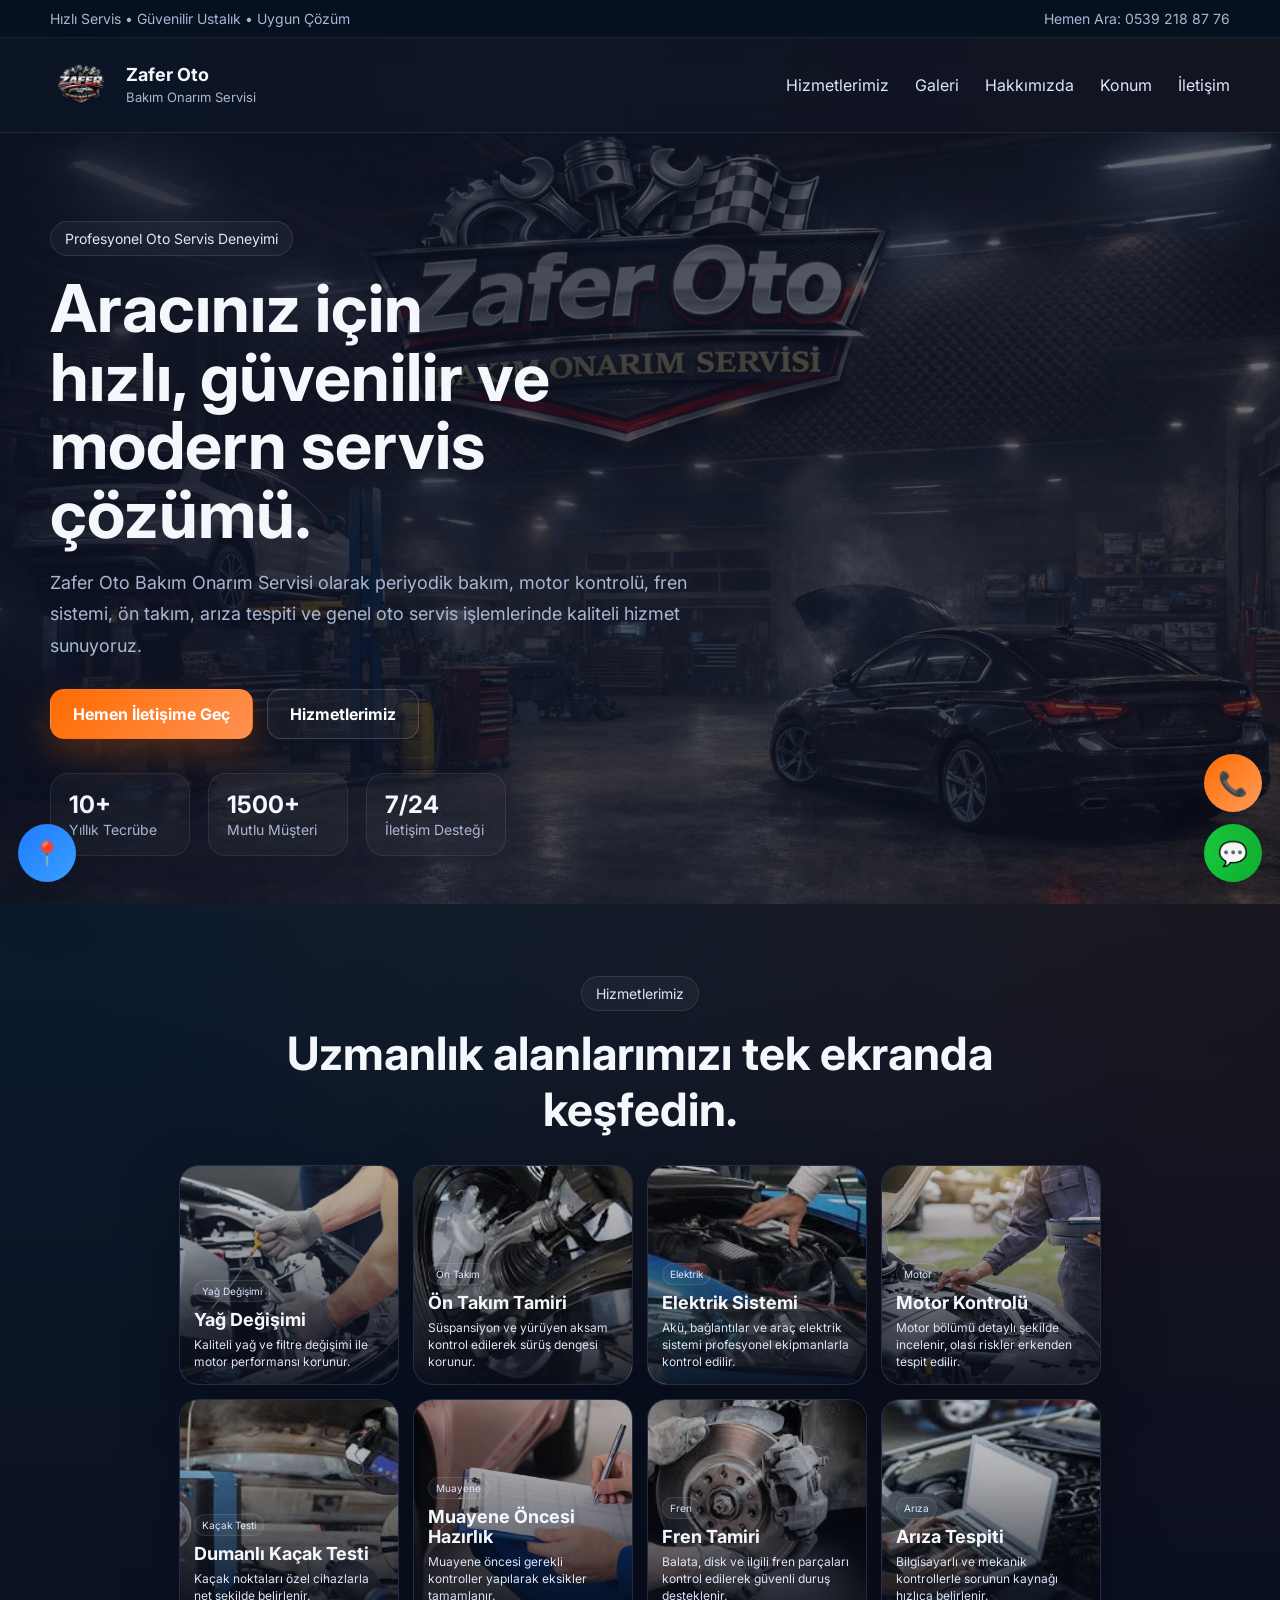
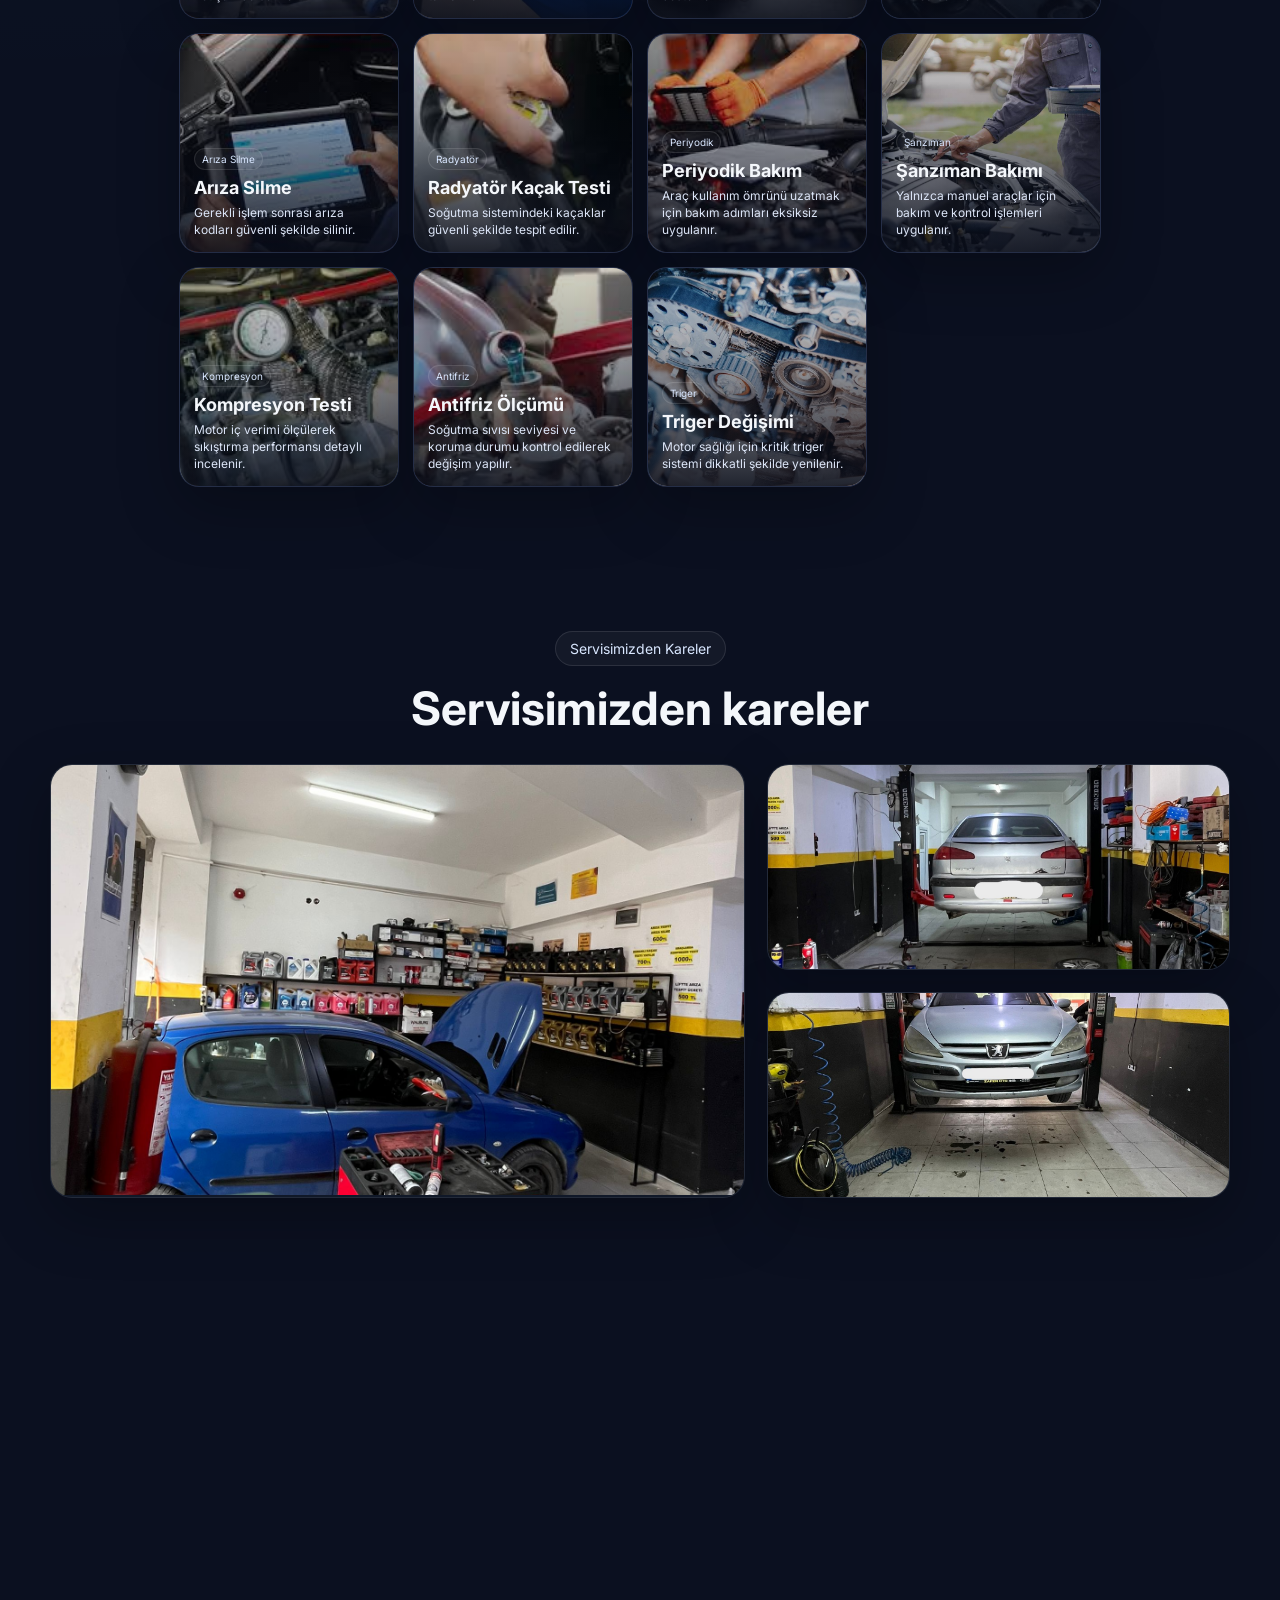
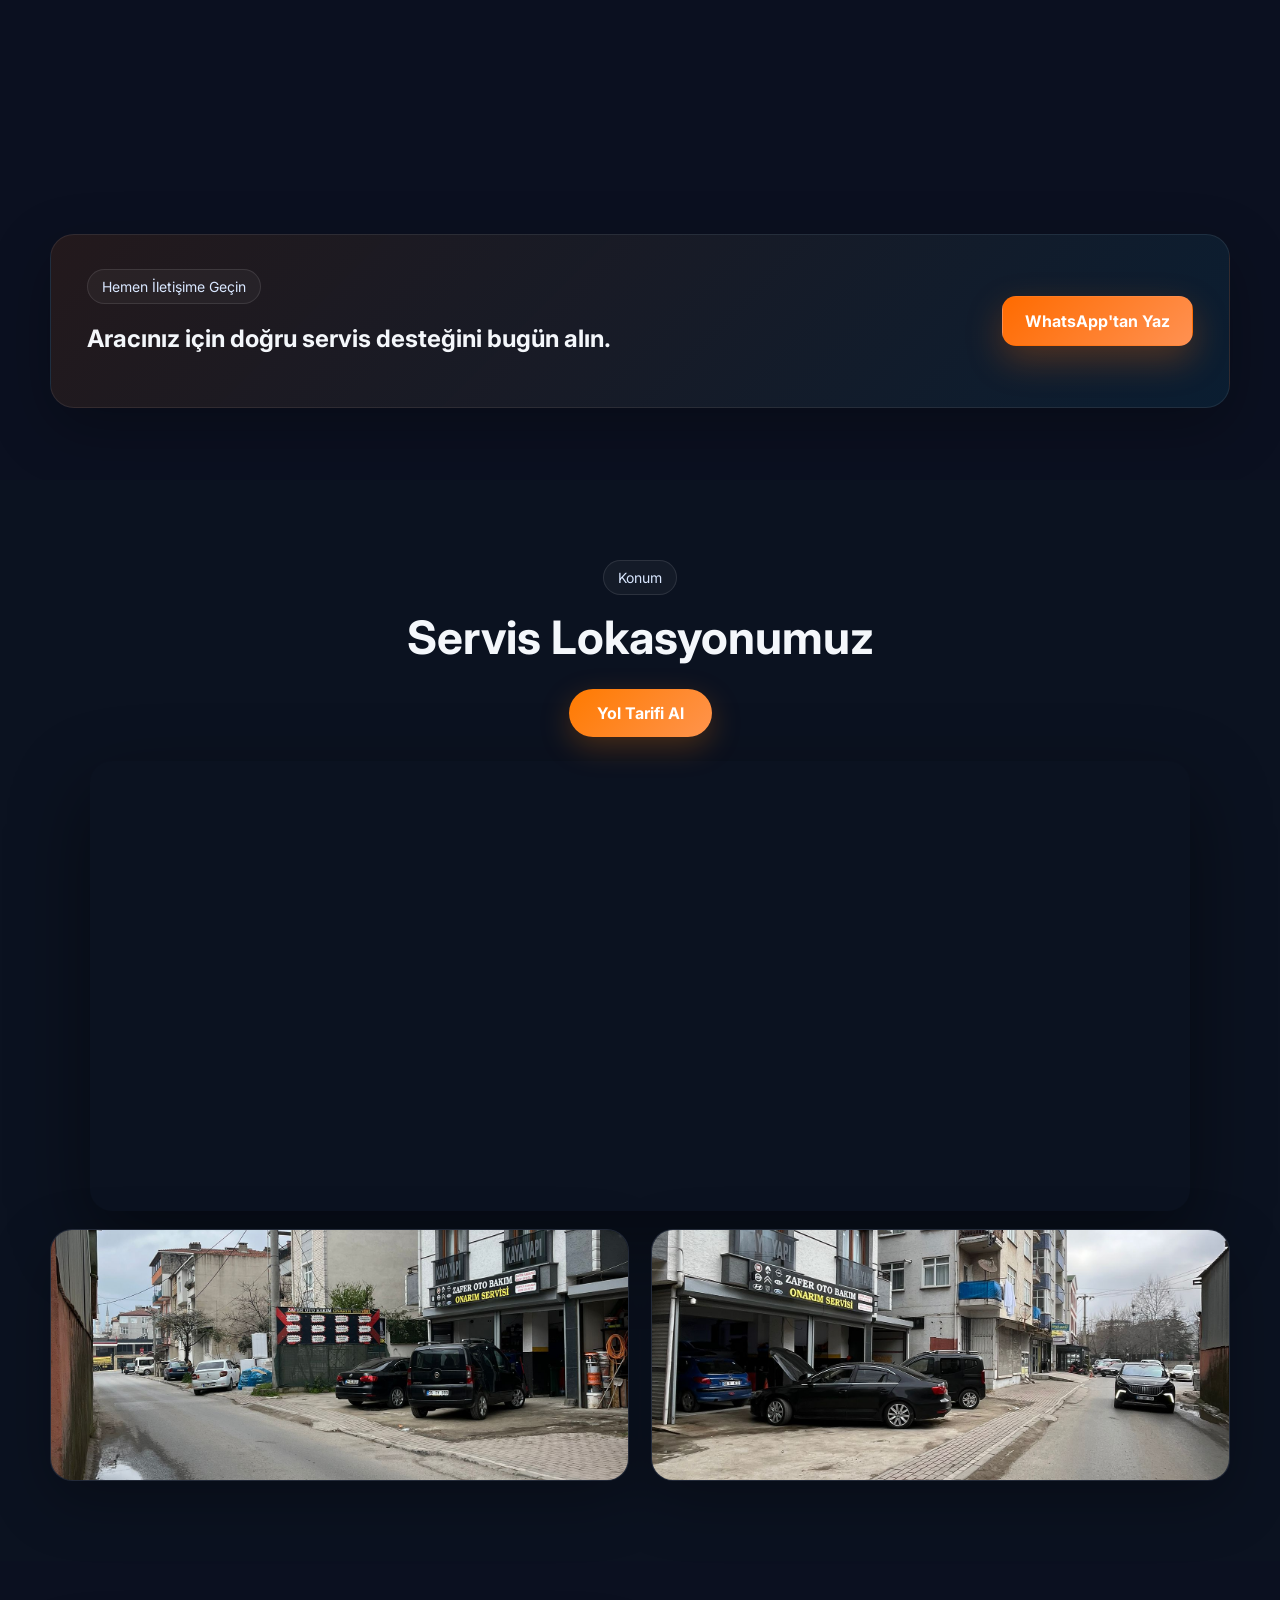
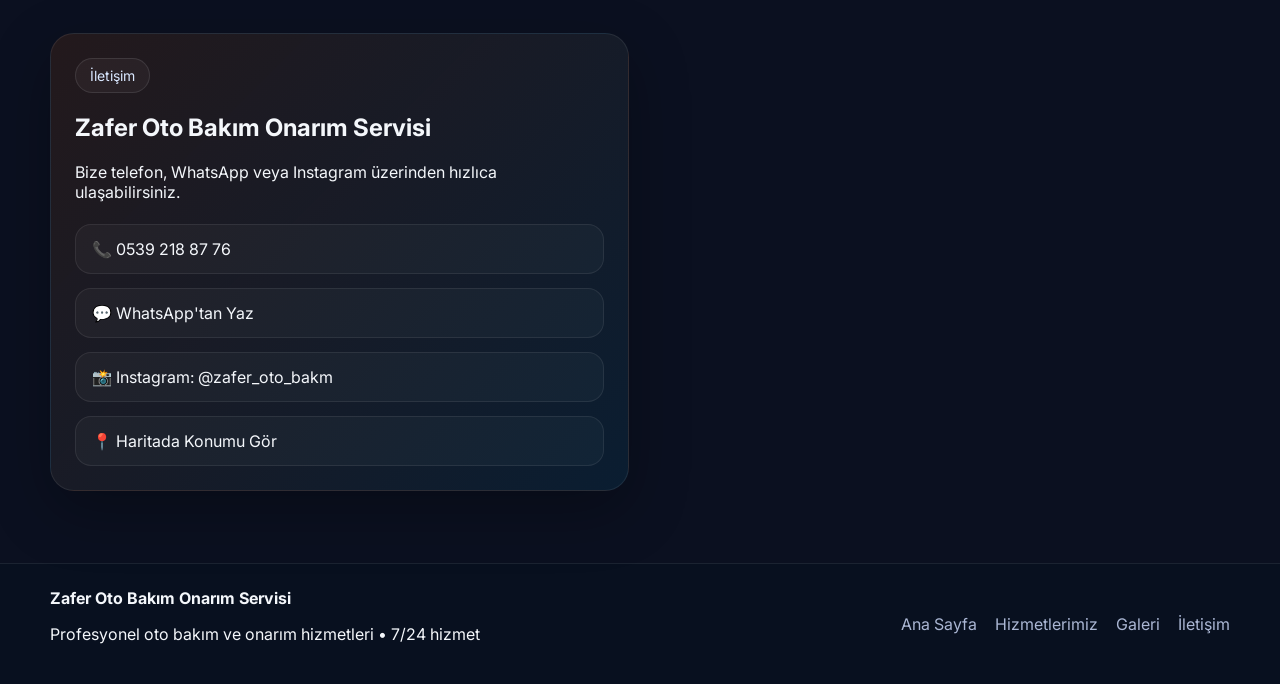
==== index.html @ 6c851cfb "Add files via upload" ====
<!DOCTYPE html>
<html lang="tr">
<head>
  <meta charset="UTF-8" />
  <meta name="viewport" content="width=device-width, initial-scale=1.0" />
  <title>Zafer Oto Bakım Onarım Servisi</title>
  <meta name="description" content="Zafer Oto Bakım Onarım Servisi - profesyonel oto bakım ve onarım hizmetleri." />
  <link rel="preconnect" href="https://fonts.googleapis.com">
  <link rel="preconnect" href="https://fonts.gstatic.com" crossorigin>
  <link href="https://fonts.googleapis.com/css2?family=Inter:wght@400;500;600;700;800&display=swap" rel="stylesheet">
  <link rel="stylesheet" href="style.css" />
</head>
<body>
  <div class="topbar">
    <div class="container topbar-inner">
      <span>Hızlı Servis • Güvenilir Ustalık • Uygun Çözüm</span>
      <a href="tel:+905392188776">Hemen Ara: 0539 218 87 76</a>
    </div>
  </div>

  <header class="header" id="home">
    <div class="container nav">
      <a class="logo logo-with-image" href="#home">
        <img src="assets/images/logo.png" alt="Zafer Oto Logo" class="site-logo">
        <div class="logo-text">
          <strong>Zafer Oto</strong>
          <small>Bakım Onarım Servisi</small>
        </div>
      </a>

      <nav class="menu" id="menu">
        <a href="#services">Hizmetlerimiz</a>
        <a href="#gallery">Galeri</a>
        <a href="#about">Hakkımızda</a>
        <a href="#location">Konum</a>
        <a href="#contact">İletişim</a>
      </nav>

      <button class="menu-toggle" id="menuToggle" aria-label="Menüyü Aç">☰</button>
    </div>
  </header>

  <section class="hero">
    <div class="hero-bg"></div>
    <div class="hero-overlay"></div>
    <div class="container hero-grid">
      <div class="hero-content reveal">
        <span class="badge">Profesyonel Oto Servis Deneyimi</span>
        <h1>Aracınız için hızlı, güvenilir ve modern servis çözümü.</h1>
        <p>
          Zafer Oto Bakım Onarım Servisi olarak periyodik bakım, motor kontrolü, fren sistemi,
          ön takım, arıza tespiti ve genel oto servis işlemlerinde kaliteli hizmet sunuyoruz.
        </p>
        <div class="hero-actions">
          <a href="#contact" class="btn btn-primary">Hemen İletişime Geç</a>
          <a href="#services" class="btn btn-outline">Hizmetlerimiz</a>
        </div>
        <div class="hero-stats">
          <div><strong>10+</strong><span>Yıllık Tecrübe</span></div>
          <div><strong>1500+</strong><span>Mutlu Müşteri</span></div>
          <div><strong>7/24</strong><span>İletişim Desteği</span></div>
        </div>
      </div>

      <div class="hero-visual reveal delay-1"></div>
    </div>
  </section>

  <section class="services section" id="services">
    <div class="container">
      <div class="section-head reveal">
        <span class="section-tag">Hizmetlerimiz</span>
        <h2>Uzmanlık alanlarımızı tek ekranda keşfedin.</h2>
      </div>

      <div class="service-photo-grid">
        <article class="service-photo-card reveal" style="--bg:url('assets/images/yag-degisimi.avif')">
          <div class="card-overlay"></div>
          <div class="card-inner">
            <span class="mini-tag">Yağ Değişimi</span>
            <h3>Yağ Değişimi</h3>
            <p>Kaliteli yağ ve filtre değişimi ile motor performansı korunur.</p>
          </div>
        </article>

        <article class="service-photo-card reveal delay-1" style="--bg:url('assets/images/on-takim.jpg')">
          <div class="card-overlay"></div>
          <div class="card-inner">
            <span class="mini-tag">Ön Takım</span>
            <h3>Ön Takım Tamiri</h3>
            <p>Süspansiyon ve yürüyen aksam kontrol edilerek sürüş dengesi korunur.</p>
          </div>
        </article>

        <article class="service-photo-card reveal delay-2" style="--bg:url('assets/images/elektrik.jpg')">
          <div class="card-overlay"></div>
          <div class="card-inner">
            <span class="mini-tag">Elektrik</span>
            <h3>Elektrik Sistemi</h3>
            <p>Akü, bağlantılar ve araç elektrik sistemi profesyonel ekipmanlarla kontrol edilir.</p>
          </div>
        </article>

        <article class="service-photo-card reveal" style="--bg:url('assets/images/motor.jpg')">
          <div class="card-overlay"></div>
          <div class="card-inner">
            <span class="mini-tag">Motor</span>
            <h3>Motor Kontrolü</h3>
            <p>Motor bölümü detaylı şekilde incelenir, olası riskler erkenden tespit edilir.</p>
          </div>
        </article>

        <article class="service-photo-card reveal delay-1" style="--bg:url('assets/images/dumanli-kacak-testi.jpg')">
          <div class="card-overlay"></div>
          <div class="card-inner">
            <span class="mini-tag">Kaçak Testi</span>
            <h3>Dumanlı Kaçak Testi</h3>
            <p>Kaçak noktaları özel cihazlarla net şekilde belirlenir.</p>
          </div>
        </article>

        <article class="service-photo-card reveal delay-2" style="--bg:url('assets/images/muayene-oncesi.webp')">
          <div class="card-overlay"></div>
          <div class="card-inner">
            <span class="mini-tag">Muayene</span>
            <h3>Muayene Öncesi Hazırlık</h3>
            <p>Muayene öncesi gerekli kontroller yapılarak eksikler tamamlanır.</p>
          </div>
        </article>

        <article class="service-photo-card reveal" style="--bg:url('assets/images/fren-tamir.jpg')">
          <div class="card-overlay"></div>
          <div class="card-inner">
            <span class="mini-tag">Fren</span>
            <h3>Fren Tamiri</h3>
            <p>Balata, disk ve ilgili fren parçaları kontrol edilerek güvenli duruş desteklenir.</p>
          </div>
        </article>

        <article class="service-photo-card reveal delay-1" style="--bg:url('assets/images/ariza-tespit.jpg')">
          <div class="card-overlay"></div>
          <div class="card-inner">
            <span class="mini-tag">Arıza</span>
            <h3>Arıza Tespiti</h3>
            <p>Bilgisayarlı ve mekanik kontrollerle sorunun kaynağı hızlıca belirlenir.</p>
          </div>
        </article>

        <article class="service-photo-card reveal delay-2" style="--bg:url('assets/images/ariza-silme.jpg')">
          <div class="card-overlay"></div>
          <div class="card-inner">
            <span class="mini-tag">Arıza Silme</span>
            <h3>Arıza Silme</h3>
            <p>Gerekli işlem sonrası arıza kodları güvenli şekilde silinir.</p>
          </div>
        </article>

        <article class="service-photo-card reveal" style="--bg:url('assets/images/radyator-kacak-testi.jpg')">
          <div class="card-overlay"></div>
          <div class="card-inner">
            <span class="mini-tag">Radyatör</span>
            <h3>Radyatör Kaçak Testi</h3>
            <p>Soğutma sistemindeki kaçaklar güvenli şekilde tespit edilir.</p>
          </div>
        </article>

        <article class="service-photo-card reveal delay-1" style="--bg:url('assets/images/periyodik-bakim.jpg')">
          <div class="card-overlay"></div>
          <div class="card-inner">
            <span class="mini-tag">Periyodik</span>
            <h3>Periyodik Bakım</h3>
            <p>Araç kullanım ömrünü uzatmak için bakım adımları eksiksiz uygulanır.</p>
          </div>
        </article>

        <article class="service-photo-card reveal delay-2" style="--bg:url('assets/images/motor.jpg')">
          <div class="card-overlay"></div>
          <div class="card-inner">
            <span class="mini-tag">Şanzıman</span>
            <h3>Şanzıman Bakımı</h3>
            <p>Yalnızca manuel araçlar için bakım ve kontrol işlemleri uygulanır.</p>
          </div>
        </article>

        <article class="service-photo-card reveal" style="--bg:url('assets/images/kompresyon-testi.jpg')">
          <div class="card-overlay"></div>
          <div class="card-inner">
            <span class="mini-tag">Kompresyon</span>
            <h3>Kompresyon Testi</h3>
            <p>Motor iç verimi ölçülerek sıkıştırma performansı detaylı incelenir.</p>
          </div>
        </article>

        <article class="service-photo-card reveal delay-1" style="--bg:url('assets/images/antifriz.jpg')">
          <div class="card-overlay"></div>
          <div class="card-inner">
            <span class="mini-tag">Antifriz</span>
            <h3>Antifriz Ölçümü</h3>
            <p>Soğutma sıvısı seviyesi ve koruma durumu kontrol edilerek değişim yapılır.</p>
          </div>
        </article>

        <article class="service-photo-card reveal delay-2" style="--bg:url('assets/images/triger-degisimi.jpg')">
          <div class="card-overlay"></div>
          <div class="card-inner">
            <span class="mini-tag">Triger</span>
            <h3>Triger Değişimi</h3>
            <p>Motor sağlığı için kritik triger sistemi dikkatli şekilde yenilenir.</p>
          </div>
        </article>
      </div>
    </div>
  </section>

  <section class="real-gallery section" id="gallery">
    <div class="container">
      <div class="section-head reveal">
        <span class="section-tag">Servisimizden Kareler</span>
        <h2>Servisimizden kareler</h2>
      </div>

      <div class="gallery-layout">
        <div class="gallery-main reveal">
          <img src="assets/images/servis-ic-3.jpeg" alt="Zafer Oto servis iç görünüm">
        </div>
        <div class="gallery-side">
          <div class="gallery-small reveal delay-1"><img src="assets/images/servis-ic-1.jpeg" alt="Servis iç görünüm"></div>
          <div class="gallery-small reveal delay-2"><img src="assets/images/servis-ic-2.jpeg" alt="Servis iç görünüm"></div>
        </div>
      </div>
    </div>
  </section>

  <section class="about section" id="about">
    <div class="container about-grid">
      <div class="about-visual reveal">
        <div class="photo-frame about-frame-small no-poster">
          <div class="photo-overlay"></div>
          <img src="assets/images/hakkimizda-afis.jpeg" alt="Zafer Oto afiş görseli" class="about-photo">
        </div>
      </div>
      <div class="about-content reveal delay-1">
        <span class="section-tag">Hakkımızda</span>
        <h2>Tecrübeli ekip, şeffaf süreç, güven veren servis anlayışı.</h2>
        <p>
          Müşterilerimizin aracını kendi aracımız gibi görüyor; bakım, kontrol ve onarım süreçlerini
          açık, anlaşılır ve güven veren bir sistemle yürütüyoruz.
        </p>
        <ul class="feature-list">
          <li>Detaylı kontrol ve bilgilendirme</li>
          <li>Zamanında teslim ve planlı çalışma</li>
          <li>Müşteri memnuniyeti odaklı servis yaklaşımı</li>
        </ul>
      </div>
    </div>
  </section>

  <section class="cta section">
    <div class="container cta-box reveal">
      <div>
        <span class="section-tag">Hemen İletişime Geçin</span>
        <h2>Aracınız için doğru servis desteğini bugün alın.</h2>
      </div>
      <a href="https://wa.me/905392188776" class="btn btn-primary" target="_blank" rel="noopener noreferrer">WhatsApp'tan Yaz</a>
    </div>
  </section>

  <section class="map-section section" id="location">
    <div class="container reveal">
      <div class="section-head">
        <span class="section-tag">Konum</span>
        <h2>Servis Lokasyonumuz</h2>
      </div>

      <a href="https://www.google.com/maps/dir/?api=1&destination=Zafer%20oto%20bak%C4%B1m%20onar%C4%B1m" class="map-btn" target="_blank" rel="noopener noreferrer">
        Yol Tarifi Al
      </a>

      <div class="map-box">
        <iframe
          src="https://www.google.com/maps/embed?pb=!1m18!1m12!1m3!1d24156.45086219277!2d29.336650371551524!3d40.815741759086684!2m3!1f0!2f0!3f0!3m2!1i1024!2i768!4f13.1!3m3!1m2!1s0x14cadfe96dc275c5%3A0x6eb049f577ec768d!2sZafer%20oto%20bak%C4%B1m%20onar%C4%B1m!5e0!3m2!1str!2str!4v1774386357228!5m2!1str!2str"
          width="100%"
          height="450"
          style="border:0;"
          allowfullscreen=""
          loading="lazy"
          referrerpolicy="no-referrer-when-downgrade">
        </iframe>
      </div>

      <div class="location-gallery">
        <div class="location-card reveal">
          <img src="assets/images/dis-cephe-2.jpeg" alt="Zafer Oto lokasyon görünümü">
        </div>
        <div class="location-card reveal delay-1">
          <img src="assets/images/dis-cephe-3.jpeg" alt="Zafer Oto sokak görünümü">
        </div>
      </div>
    </div>
  </section>

  <section class="contact section" id="contact">
    <div class="container contact-grid">
      <div class="contact-info reveal">
        <span class="section-tag">İletişim</span>
        <h2>Zafer Oto Bakım Onarım Servisi</h2>
        <p>Bize telefon, WhatsApp veya Instagram üzerinden hızlıca ulaşabilirsiniz.</p>
        <div class="contact-items">
          <a href="tel:+905392188776">📞 0539 218 87 76</a>
          <a href="https://wa.me/905392188776" target="_blank" rel="noopener noreferrer">💬 WhatsApp'tan Yaz</a>
          <a href="https://instagram.com/zafer_oto_bakm" target="_blank" rel="noopener noreferrer">📸 Instagram: @zafer_oto_bakm</a>
          <a href="#location">📍 Haritada Konumu Gör</a>
        </div>
      </div>
    </div>
  </section>

  <footer class="footer">
    <div class="container footer-inner">
      <div>
        <strong>Zafer Oto Bakım Onarım Servisi</strong>
        <p>Profesyonel oto bakım ve onarım hizmetleri • 7/24 hizmet</p>
      </div>
      <div class="footer-links">
        <a href="#home">Ana Sayfa</a>
        <a href="#services">Hizmetlerimiz</a>
        <a href="#gallery">Galeri</a>
        <a href="#contact">İletişim</a>
      </div>
    </div>
  </footer>

  <a class="floating-btn location" href="https://www.google.com/maps/dir/?api=1&destination=Zafer%20oto%20bak%C4%B1m%20onar%C4%B1m" target="_blank" aria-label="Konum">📍</a>
  <a class="floating-btn whatsapp" href="https://wa.me/905392188776" target="_blank" aria-label="WhatsApp">💬</a>
  <a class="floating-btn phone" href="tel:+905392188776" aria-label="Ara">📞</a>

  <script src="script.js"></script>
</body>
</html>
---- style.css ----
:root{
  --bg:#0b1020;
  --text:#f4f7fb;
  --muted:#aab6d3;
  --primary:#ff6b00;
  --secondary:#00c2ff;
  --line:rgba(255,255,255,.08);
  --shadow:0 20px 60px rgba(0,0,0,.28);
}
*{box-sizing:border-box}
html{scroll-behavior:smooth}
body{
  margin:0;
  font-family:Inter,system-ui,sans-serif;
  background:
    radial-gradient(circle at top left, rgba(0,194,255,.12), transparent 30%),
    radial-gradient(circle at top right, rgba(255,107,0,.14), transparent 28%),
    var(--bg);
  color:var(--text)
}
a{text-decoration:none;color:inherit}
img{display:block;max-width:100%}
.container{width:min(1180px,calc(100% - 32px));margin:auto}
.topbar{background:#07101f;border-bottom:1px solid var(--line);font-size:14px}
.topbar-inner{display:flex;justify-content:space-between;gap:12px;padding:10px 0;color:var(--muted)}
.header{position:sticky;top:0;z-index:50;background:rgba(11,16,32,.75);backdrop-filter:blur(14px);border-bottom:1px solid var(--line)}
.nav{display:flex;align-items:center;justify-content:space-between;padding:16px 0}
.logo{display:flex;align-items:center;gap:12px}
.logo-mark{width:44px;height:44px;border-radius:14px;display:grid;place-items:center;background:linear-gradient(135deg,var(--primary),#ff9548);font-weight:800;font-size:22px;box-shadow:var(--shadow)}
.logo strong{display:block;font-size:18px}
.logo small{color:var(--muted)}
.menu{display:flex;gap:26px;color:#dbe5ff}
.menu a{position:relative}
.menu a:after{content:'';position:absolute;left:0;bottom:-6px;width:0;height:2px;background:linear-gradient(90deg,var(--secondary),var(--primary));transition:.3s}
.menu a:hover:after{width:100%}
.menu-toggle{display:none;background:transparent;border:1px solid var(--line);color:#fff;padding:10px 12px;border-radius:12px}

.hero{position:relative;padding:88px 0 48px;overflow:hidden}
.hero-bg{
  position:absolute;
  inset:0;
  background:url('assets/images/arkaplann.jpeg') center/cover no-repeat;
opacity:2;transform:scale(1.03)}
.hero-overlay{position:absolute;inset:0;background:linear-gradient(90deg, rgba(11,16,32,.88) 0%, rgba(11,16,32,.72) 44%, rgba(11,16,32,.60) 100%)}
.hero-grid{position:relative;display:grid;grid-template-columns:1.15fr .85fr;gap:30px;align-items:center}
.badge,.section-tag,.mini-tag{display:inline-flex;padding:8px 14px;border:1px solid rgba(255,255,255,.1);background:rgba(255,255,255,.04);border-radius:999px;color:#d9e7ff;font-size:14px}
.mini-tag{font-size:10px;padding:4px 7px}
.hero h1{font-size:clamp(38px,6vw,66px);line-height:1.04;margin:18px 0 18px;max-width:12ch}
.hero p{font-size:18px;line-height:1.75;color:var(--muted);max-width:62ch}
.hero-actions{display:flex;gap:14px;flex-wrap:wrap;margin-top:28px}
.btn{display:inline-flex;align-items:center;justify-content:center;padding:14px 22px;border-radius:14px;font-weight:700;transition:.25s;border:1px solid transparent}
.btn-primary{background:linear-gradient(135deg,var(--primary),#ff9152);color:#fff;box-shadow:0 14px 36px rgba(255,107,0,.28)}
.btn-outline{border-color:rgba(255,255,255,.16);background:rgba(255,255,255,.04);color:#fff}
.btn:hover{transform:translateY(-2px)}
.hero-stats{display:flex;gap:18px;flex-wrap:wrap;margin-top:34px}
.hero-stats div{min-width:140px;padding:16px 18px;border:1px solid var(--line);background:rgba(255,255,255,.03);border-radius:18px}
.hero-stats strong{display:block;font-size:24px}
.hero-stats span{color:var(--muted);font-size:14px}
.hero-visual{position:relative;min-height:500px;display:grid;place-items:center}
.glow{position:absolute;border-radius:50%;filter:blur(40px)}
.glow-1{width:240px;height:240px;background:rgba(0,194,255,.18);top:50px;right:30px}
.glow-2{width:240px;height:240px;background:rgba(255,107,0,.15);bottom:30px;left:20px}
.service-card{position:absolute;width:min(320px,90%);padding:28px;border-radius:26px;border:1px solid rgba(255,255,255,.1);background:linear-gradient(180deg, rgba(255,255,255,.08), rgba(255,255,255,.03));box-shadow:var(--shadow);backdrop-filter:blur(14px)}
.service-card:first-child{top:90px;left:20px}
.service-card:last-child{bottom:80px;right:0}
.service-icon{width:58px;height:58px;border-radius:18px;display:grid;place-items:center;font-size:26px;background:linear-gradient(135deg,rgba(255,107,0,.22),rgba(0,194,255,.18));margin-bottom:16px}

.section{padding:72px 0}
.section-head{text-align:center;max-width:760px;margin:0 auto 28px}
.section-head h2{font-size:clamp(28px,4.6vw,46px);margin:14px 0 0}
.about-grid,.contact-grid{display:grid;grid-template-columns:1fr 1fr;gap:22px;align-items:center}

.service-photo-grid{display:grid;grid-template-columns:repeat(4, minmax(0, 220px));justify-content:center;gap:14px}
.service-photo-card{position:relative;min-height:220px;border-radius:20px;overflow:hidden;border:1px solid var(--line);box-shadow:var(--shadow);background:#121c37;isolation:isolate;transition:transform .35s ease, box-shadow .35s ease, border-color .35s ease}
.service-photo-card::before{content:"";position:absolute;inset:0;background-image:var(--bg);background-size:cover;background-position:center;transform:scale(1.04);transition:transform .45s ease}
.service-photo-card:hover{transform:translateY(-8px);border-color:rgba(255,255,255,.18);box-shadow:0 26px 65px rgba(0,0,0,.38)}
.service-photo-card:hover::before{transform:scale(1.1)}
.card-overlay{position:absolute;inset:0;background:linear-gradient(180deg, rgba(9,13,25,.18) 0%, rgba(9,13,25,.34) 34%, rgba(9,13,25,.90) 100%);z-index:1}
.card-inner{position:absolute;left:0;right:0;bottom:0;z-index:2;padding:14px}
.card-inner h3{margin:8px 0 6px;font-size:18px;line-height:1.1}
.card-inner p{margin:0;color:#dce5f7;line-height:1.42;font-size:12px}

.gallery-layout{display:grid;grid-template-columns:1.2fr .8fr;gap:22px;margin-bottom:18px}
.gallery-main,.gallery-small,.location-card{border-radius:22px;overflow:hidden;border:1px solid var(--line);box-shadow:var(--shadow);background:#101828}
.gallery-main img{width:100%;height:430px;object-fit:cover}
.gallery-side{display:grid;gap:22px}
.gallery-small img{width:100%;height:204px;object-fit:cover}

.photo-frame{position:relative;min-height:320px;border-radius:26px;border:1px solid var(--line);background:linear-gradient(135deg,#0f1830,#17274a);overflow:hidden;box-shadow:var(--shadow)}
.about-frame-small{max-width:420px}
.photo-overlay{position:absolute;inset:0;background:radial-gradient(circle at 20% 20%, rgba(255,107,0,.20), transparent 22%),radial-gradient(circle at 80% 80%, rgba(0,194,255,.18), transparent 24%)}
.about-photo{width:100%;height:100%;object-fit:cover}
.feature-list{list-style:none;padding:0;margin:22px 0 0;display:grid;gap:14px}
.feature-list li{padding:14px 16px;border:1px solid var(--line);border-radius:16px;background:rgba(255,255,255,.03)}

.cta-box,.contact-info{border:1px solid var(--line);background:linear-gradient(135deg, rgba(255,107,0,.10), rgba(0,194,255,.08));border-radius:24px;box-shadow:var(--shadow)}
.cta-box{padding:34px 36px;display:flex;align-items:center;justify-content:space-between;gap:20px}
.contact-info{padding:24px}
.contact-info .contact-items{display:grid;gap:14px;margin-top:22px}
.contact-items a{padding:14px 16px;border:1px solid var(--line);border-radius:16px;background:rgba(255,255,255,.03)}

.map-section{padding:80px 20px;background:#0b1220;text-align:center}
.map-section .section-head{margin-bottom:24px}
.map-btn{display:inline-block;background:linear-gradient(135deg, #ff7a00, #ff944d);color:#fff;padding:14px 28px;border-radius:999px;margin-bottom:24px;font-weight:700;text-decoration:none;box-shadow:0 10px 30px rgba(255,122,0,.25);transition: transform .3s ease, box-shadow .3s ease}
.map-btn:hover{transform:translateY(-2px);box-shadow:0 16px 40px rgba(255,122,0,.35)}
.map-box{max-width:1100px;margin:0 auto;border-radius:22px;overflow:hidden;box-shadow:0 30px 80px rgba(0,0,0,.45)}
.map-box iframe{display:block}
.location-gallery{display:grid;grid-template-columns:repeat(2,1fr);gap:22px;margin-top:18px}
.location-card img{width:100%;height:250px;object-fit:cover;display:block}

.footer{padding:24px 0;border-top:1px solid var(--line);background:#08101f}
.footer-inner{display:flex;align-items:center;justify-content:space-between;gap:20px}
.footer-links{display:flex;gap:18px;color:var(--muted)}
.floating-btn{position:fixed;right:18px;width:58px;height:58px;border-radius:50%;display:grid;place-items:center;font-size:24px;z-index:70;color:#fff;box-shadow:var(--shadow);animation:pulse 2.5s infinite}
.floating-btn.whatsapp{bottom:18px;background:linear-gradient(135deg,#1bd741,#0ead2f)}
.floating-btn.phone{bottom:88px;background:linear-gradient(135deg,var(--primary),#ff9c5a)}

.reveal{opacity:0;transform:translateY(24px);transition:opacity .75s ease, transform .75s ease}
.reveal.visible{opacity:1;transform:none}
.delay-1{transition-delay:.12s}
.delay-2{transition-delay:.22s}
.floating{animation:float 6s ease-in-out infinite}
.delay-float{animation-delay:1s}
@keyframes float{0%,100%{transform:translateY(0)}50%{transform:translateY(-14px)}}
@keyframes pulse{0%,100%{transform:scale(1)}50%{transform:scale(1.07)}}

@media (max-width: 1200px){
  .service-photo-grid{grid-template-columns:repeat(3, minmax(0, 220px))}
}
@media (max-width: 1100px){
  .gallery-layout,.about-grid,.contact-grid,.hero-grid{grid-template-columns:1fr}
  .cta-box,.footer-inner,.topbar-inner{flex-direction:column;align-items:flex-start}
}
@media (max-width: 860px){
  .service-photo-grid{grid-template-columns:repeat(2, minmax(0, 220px))}
  .menu{position:absolute;top:86px;left:16px;right:16px;display:none;flex-direction:column;padding:16px;border:1px solid var(--line);border-radius:20px;background:rgba(11,16,32,.96)}
  .menu.show{display:flex}
  .menu-toggle{display:block}
  .hero-visual{min-height:420px}
  .service-card:first-child{left:0}
  .service-card:last-child{right:0}
}
@media (max-width: 640px){
  .hero{padding-top:56px}
  .hero h1{max-width:none}
  .service-card{position:relative;top:auto;left:auto;right:auto;bottom:auto;width:100%}
  .hero-visual{display:flex;flex-direction:column;gap:16px;min-height:auto}
  .glow{display:none}
  .service-photo-grid,.location-gallery{grid-template-columns:1fr}
  .gallery-main img,.gallery-small img,.location-card img{height:auto}
}


/* Son final kullanıcı dokunuşları */
.hero-grid{
  grid-template-columns:1fr .65fr;
}
.hero-visual{
  min-height:0 !important;
}
.service-card,
.glow{
  display:none !important;
}

/* Hakkımızda afiş küçültme ve hizalama */
.about-grid{
  align-items:start !important;
  grid-template-columns:380px 1fr !important;
  gap:34px !important;
}
.about-visual{
  display:flex;
  justify-content:center;
  align-items:flex-start;
}
.about-frame-small{
  width:100%;
  max-width:340px !important;
  height:460px !important;
  min-height:460px !important;
  margin-top:6px !important;
}
.about-content{
  padding-top:6px !important;
}
.about-content h2{
  margin-top:16px;
}

/* Sol alt konum butonu */
.floating-btn.location{
  left:18px;
  right:auto;
  bottom:18px;
  background:linear-gradient(135deg,#1f7aff,#39a0ff);
}
.floating-btn.whatsapp{
  bottom:18px;
}
.floating-btn.phone{
  bottom:88px;
}

/* Responsive */
@media (max-width: 1100px){
  .about-grid{
    grid-template-columns:1fr !important;
  }
  .about-frame-small{
    max-width:360px !important;
    height:auto !important;
    min-height:0 !important;
  }
}


/* Final logo with text */
.logo-with-image{
  display:flex;
  align-items:center;
  gap:14px;
}
.site-logo{
  height:62px;
  width:auto;
  object-fit:contain;
  display:block;
  filter:drop-shadow(0 8px 20px rgba(0,0,0,.28));
}
.logo-text{
  display:flex;
  flex-direction:column;
  justify-content:center;
}
.logo-text strong{
  display:block;
  font-size:18px;
  line-height:1.1;
}
.logo-text small{
  display:block;
  color:var(--muted);
  margin-top:4px;
  font-size:13px;
}
.logo-mark{
  display:none !important;
}
@media (max-width: 640px){
  .site-logo{
    height:48px;
  }
  .logo-text strong{
    font-size:16px;
  }
  .logo-text small{
    font-size:12px;
  }
}


/* ===== MOBILE FINAL IMPROVEMENTS ===== */
.no-poster{
  max-width: 420px;
}
@media (max-width: 900px){
  .topbar{
    display:none;
  }
  .header{
    position:sticky;
    top:0;
  }
  .nav{
    padding:12px 0;
  }
  .site-logo{
    height:42px !important;
  }
  .logo-text strong{
    font-size:15px !important;
  }
  .logo-text small{
    font-size:11px !important;
    margin-top:2px !important;
  }
  .menu{
    gap:14px;
    font-size:14px;
  }

  .hero{
    padding:72px 0 34px !important;
  }
  .hero-grid{
    grid-template-columns:1fr !important;
    gap:18px !important;
  }
  .hero h1{
    font-size:42px !important;
    max-width:none !important;
    line-height:1.08 !important;
  }
  .hero p{
    font-size:15px !important;
    line-height:1.6 !important;
  }
  .hero-actions{
    gap:10px !important;
  }
  .btn{
    padding:12px 16px !important;
    font-size:14px !important;
  }
  .hero-stats{
    display:grid !important;
    grid-template-columns:repeat(3,1fr);
    gap:10px !important;
    margin-top:22px !important;
  }
  .hero-stats div{
    min-width:0 !important;
    padding:12px !important;
    border-radius:14px !important;
    text-align:center;
  }
  .hero-stats strong{
    font-size:20px !important;
  }
  .hero-stats span{
    font-size:11px !important;
  }

  .section{
    padding:48px 0 !important;
  }
  .section-head{
    margin-bottom:18px !important;
  }
  .section-head h2{
    font-size:28px !important;
    line-height:1.18 !important;
  }

  .service-photo-grid{
    grid-template-columns:repeat(2, minmax(0, 1fr)) !important;
    gap:12px !important;
  }
  .service-photo-card{
    min-height:165px !important;
    border-radius:16px !important;
  }
  .card-inner{
    padding:10px !important;
  }
  .card-inner h3{
    font-size:15px !important;
    line-height:1.12 !important;
    margin:6px 0 4px !important;
  }
  .card-inner p{
    font-size:11px !important;
    line-height:1.32 !important;
  }
  .mini-tag{
    font-size:9px !important;
    padding:3px 7px !important;
  }

  .gallery-layout{
    grid-template-columns:1fr !important;
    gap:12px !important;
  }
  .gallery-main img{
    height:250px !important;
  }
  .gallery-side{
    grid-template-columns:repeat(2,1fr);
    display:grid !important;
    gap:12px !important;
  }
  .gallery-small img{
    height:140px !important;
  }

  .about-grid{
    grid-template-columns:1fr !important;
    gap:18px !important;
  }
  .about-visual{
    justify-content:center !important;
  }
  .about-frame-small,
  .photo-frame{
    max-width:100% !important;
    width:100% !important;
    height:250px !important;
    min-height:250px !important;
  }
  .about-content{
    padding-top:0 !important;
  }
  .about-content h2{
    font-size:30px !important;
    margin-top:0 !important;
  }
  .feature-list{
    gap:10px !important;
  }
  .feature-list li{
    padding:12px 14px !important;
    font-size:14px !important;
  }

  .cta-box{
    padding:20px !important;
    flex-direction:column !important;
    align-items:flex-start !important;
    gap:14px !important;
  }
  .cta-box h2{
    font-size:26px !important;
    line-height:1.2 !important;
    margin:10px 0 0 !important;
  }

  .map-section{
    padding:48px 16px !important;
  }
  .map-box iframe{
    height:320px !important;
  }
  .location-gallery{
    grid-template-columns:1fr !important;
    gap:12px !important;
    margin-top:14px !important;
  }
  .location-card img{
    height:180px !important;
  }

  .contact-grid{
    grid-template-columns:1fr !important;
  }
  .contact-info{
    padding:18px !important;
  }
  .contact-items{
    gap:10px !important;
  }
  .contact-items a{
    padding:12px 14px !important;
    font-size:14px !important;
  }

  .footer-inner{
    flex-direction:column !important;
    align-items:flex-start !important;
    gap:10px !important;
  }
  .footer-links{
    flex-wrap:wrap !important;
    gap:10px !important;
    font-size:14px !important;
  }

  .floating-btn{
    width:50px !important;
    height:50px !important;
    font-size:20px !important;
  }
  .floating-btn.phone{
    bottom:78px !important;
  }
  .floating-btn.whatsapp{
    bottom:18px !important;
  }
  .floating-btn.location{
    bottom:18px !important;
  }
}

@media (max-width: 560px){
  .container{
    width:min(100% - 20px, 1180px) !important;
  }
  .hero h1{
    font-size:34px !important;
  }
  .hero p{
    font-size:14px !important;
  }
  .hero-actions{
    display:grid !important;
    grid-template-columns:1fr 1fr;
    width:100%;
  }
  .btn{
    width:100% !important;
    justify-content:center !important;
  }
  .hero-stats{
    grid-template-columns:repeat(3,1fr) !important;
  }
  .service-photo-grid{
    grid-template-columns:repeat(2, minmax(0, 1fr)) !important;
  }
  .service-photo-card{
    min-height:150px !important;
  }
  .card-inner h3{
    font-size:14px !important;
  }
  .card-inner p{
    display:none !important;
  }
  .gallery-side{
    grid-template-columns:1fr 1fr !important;
  }
}


/* About section final small poster */
.about-grid{
  grid-template-columns: 260px 1fr !important;
  align-items: start !important;
  gap: 24px !important;
}
.about-visual{
  display:flex;
  align-items:flex-start;
  justify-content:center;
}
.about-frame-small,
.photo-frame{
  max-width:260px !important;
  width:100% !important;
  height:320px !important;
  min-height:320px !important;
  border-radius:20px !important;
}
.about-photo{
  object-fit:contain !important;
  background:#0f1830;
}
.about-content h2{
  margin-top:0 !important;
}

@media (max-width: 900px){
  .about-grid{
    grid-template-columns: 1fr !important;
    gap: 14px !important;
  }
  .about-frame-small,
  .photo-frame{
    max-width:180px !important;
    width:180px !important;
    height:220px !important;
    min-height:220px !important;
    margin:0 auto !important;
  }
  .about-content{
    text-align:left !important;
  }
}

@media (max-width: 560px){
  .about-visual{
    display:none !important;
  }
  .about-grid{
    grid-template-columns:1fr !important;
  }
}


@media (max-width: 768px) {
  .hero {
    padding-top: 120px !important;
    padding-bottom: 40px !important;
  }

  .hero-content {
    padding-top: 80px !important;
  }

  .hero-bg {
    background-position: center top !important;
    opacity: 0.62 !important;
  }

  .badge {
    margin-bottom: 22px !important;
  }

  .hero h1 {
    margin-top: 0 !important;
  }
}
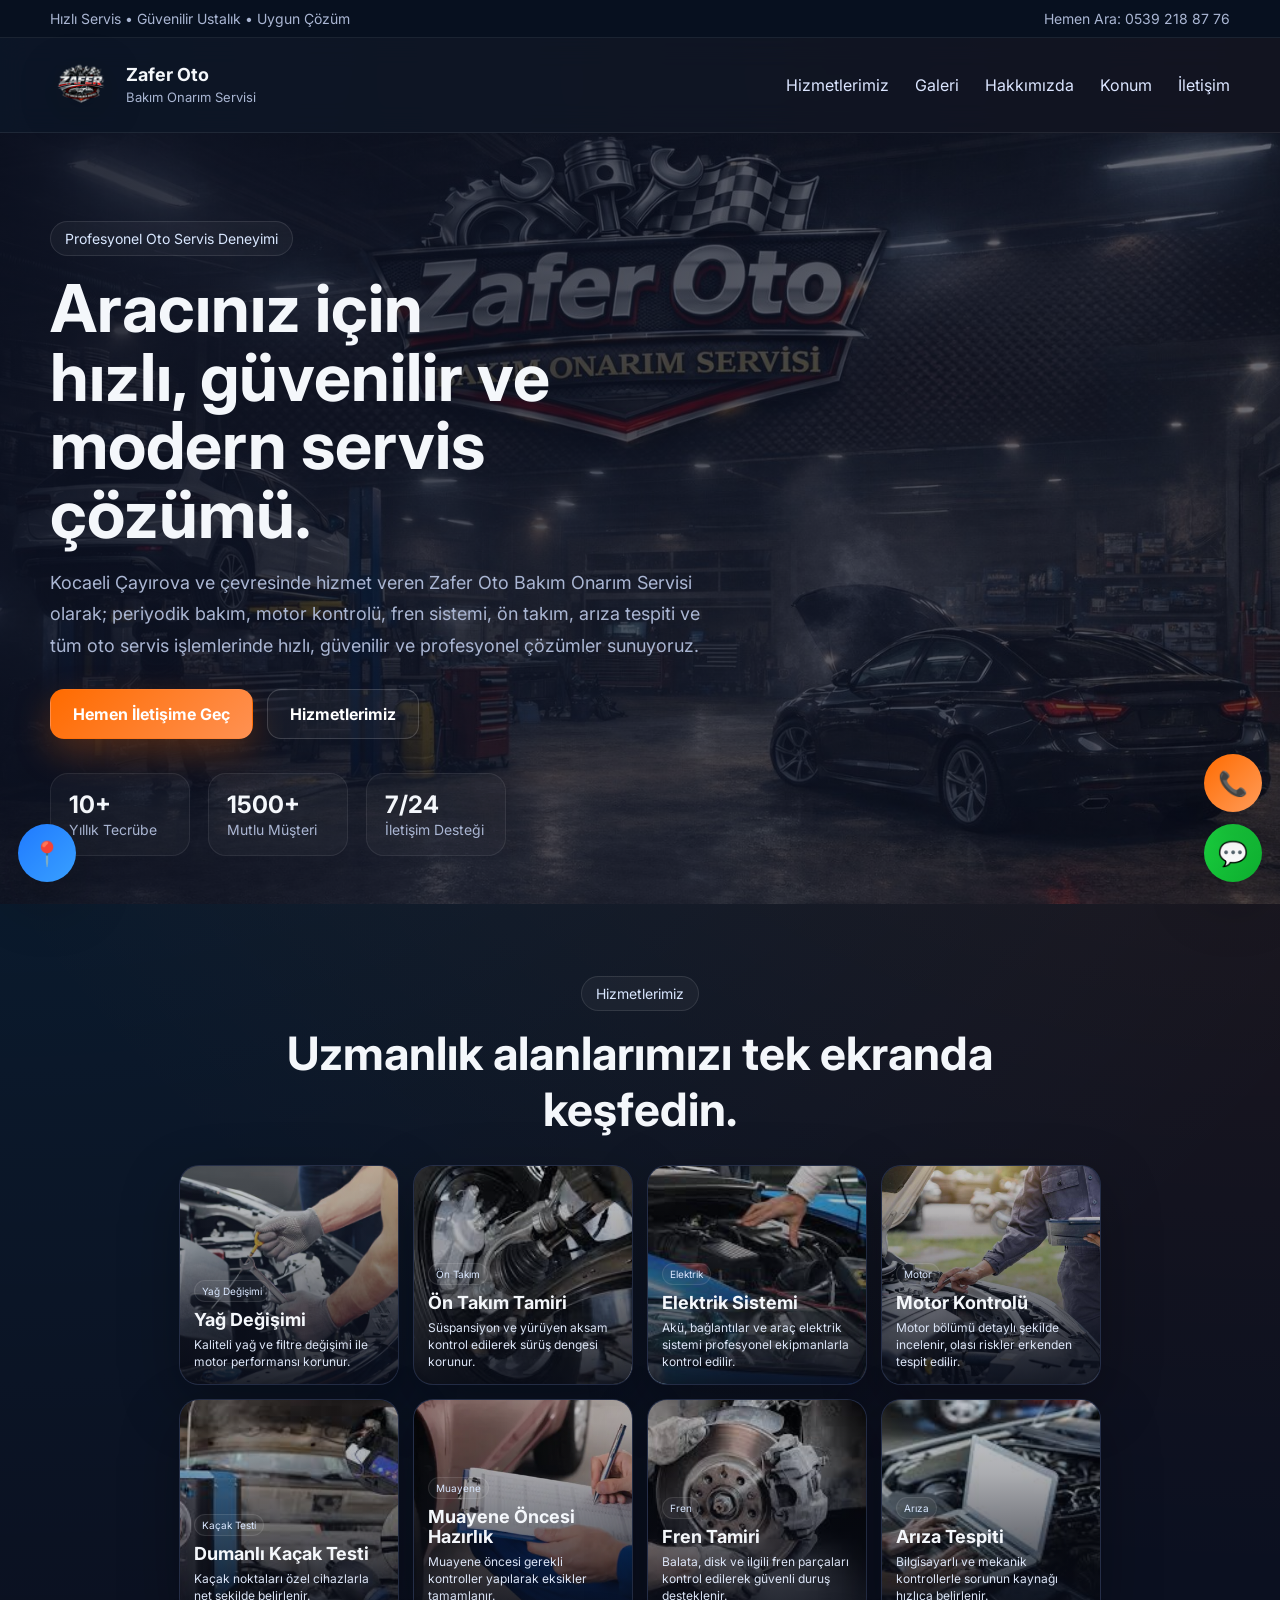
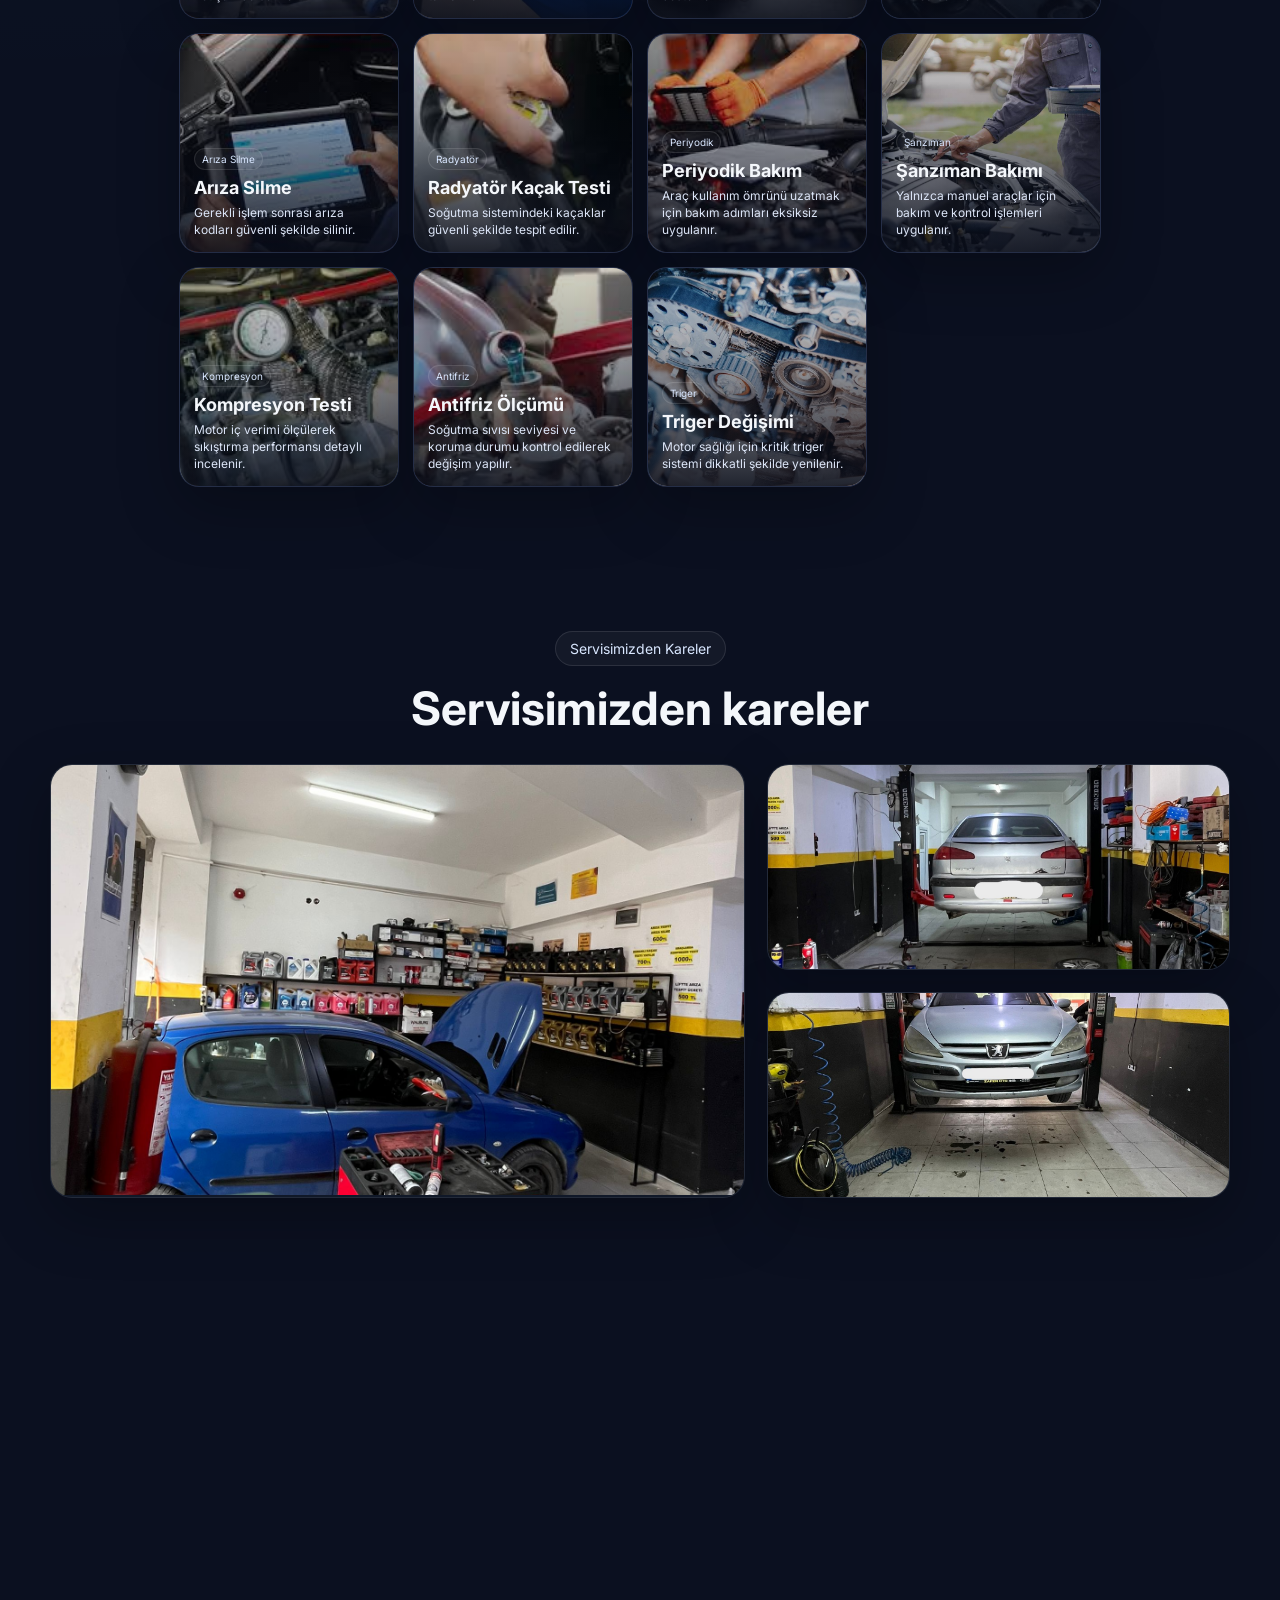
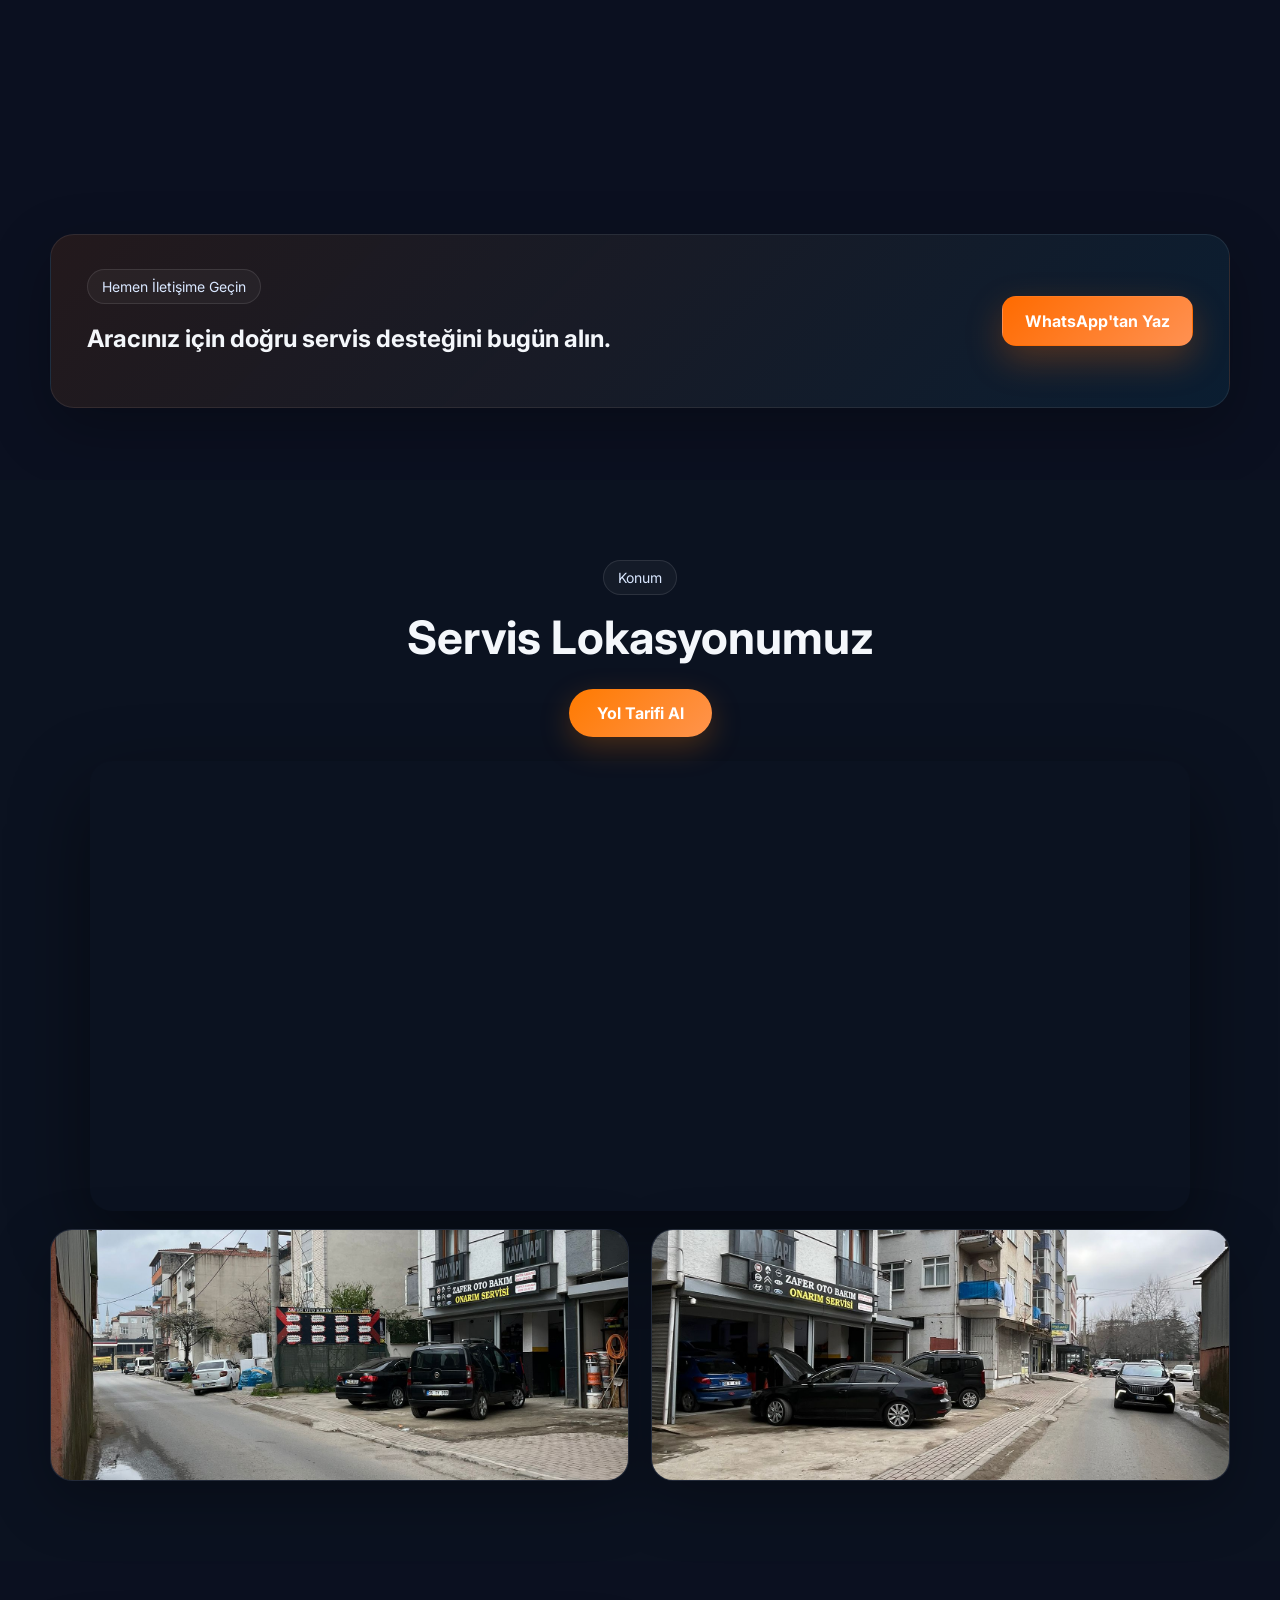
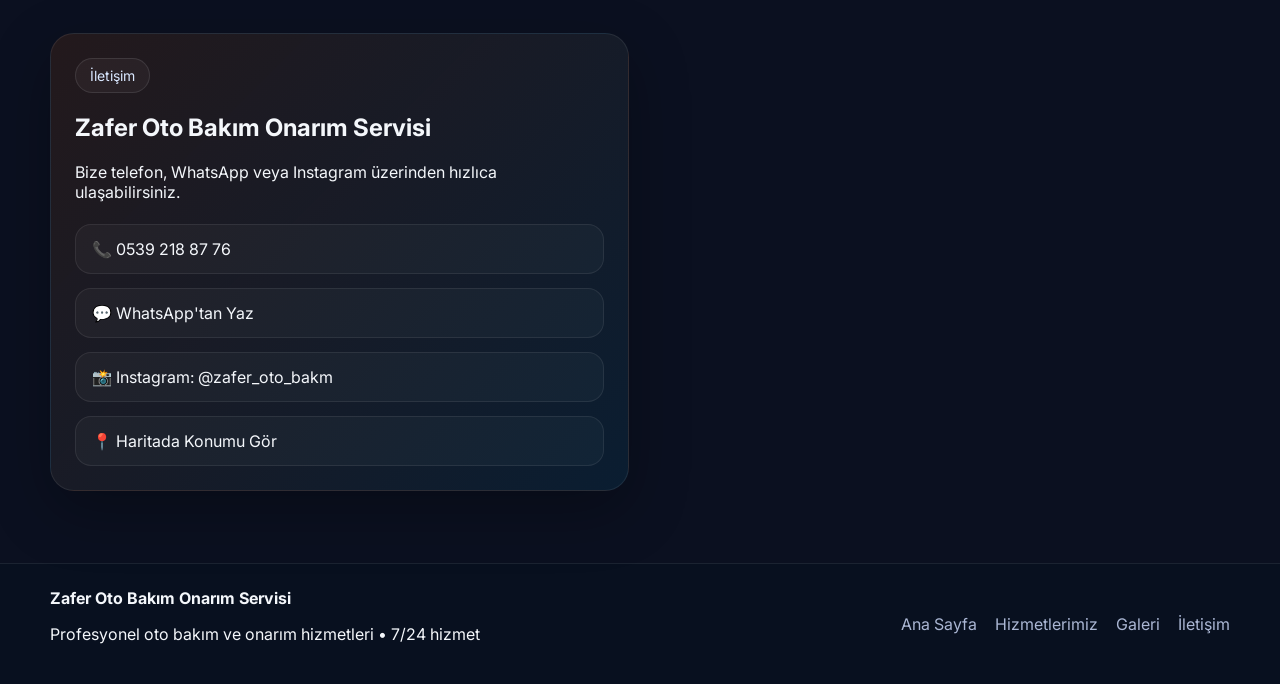
==== commit b8a5f2f0: "Revise title and enhance service description Updated the title and improved service description for " ====
--- a/index.html
+++ b/index.html
@@ -3,7 +3,7 @@
 <head>
   <meta charset="UTF-8" />
   <meta name="viewport" content="width=device-width, initial-scale=1.0" />
-  <title>Zafer Oto Bakım Onarım Servisi</title>
+  <title>Zafer Oto | Çayırova Oto Servis ve Bakım</title>
   <meta name="description" content="Zafer Oto Bakım Onarım Servisi - profesyonel oto bakım ve onarım hizmetleri." />
   <link rel="preconnect" href="https://fonts.googleapis.com">
   <link rel="preconnect" href="https://fonts.gstatic.com" crossorigin>
@@ -48,8 +48,7 @@
         <span class="badge">Profesyonel Oto Servis Deneyimi</span>
         <h1>Aracınız için hızlı, güvenilir ve modern servis çözümü.</h1>
         <p>
-          Zafer Oto Bakım Onarım Servisi olarak periyodik bakım, motor kontrolü, fren sistemi,
-          ön takım, arıza tespiti ve genel oto servis işlemlerinde kaliteli hizmet sunuyoruz.
+          Kocaeli Çayırova ve çevresinde hizmet veren Zafer Oto Bakım Onarım Servisi olarak; periyodik bakım, motor kontrolü, fren sistemi, ön takım, arıza tespiti ve tüm oto servis işlemlerinde hızlı, güvenilir ve profesyonel çözümler sunuyoruz.
         </p>
         <div class="hero-actions">
           <a href="#contact" class="btn btn-primary">Hemen İletişime Geç</a>
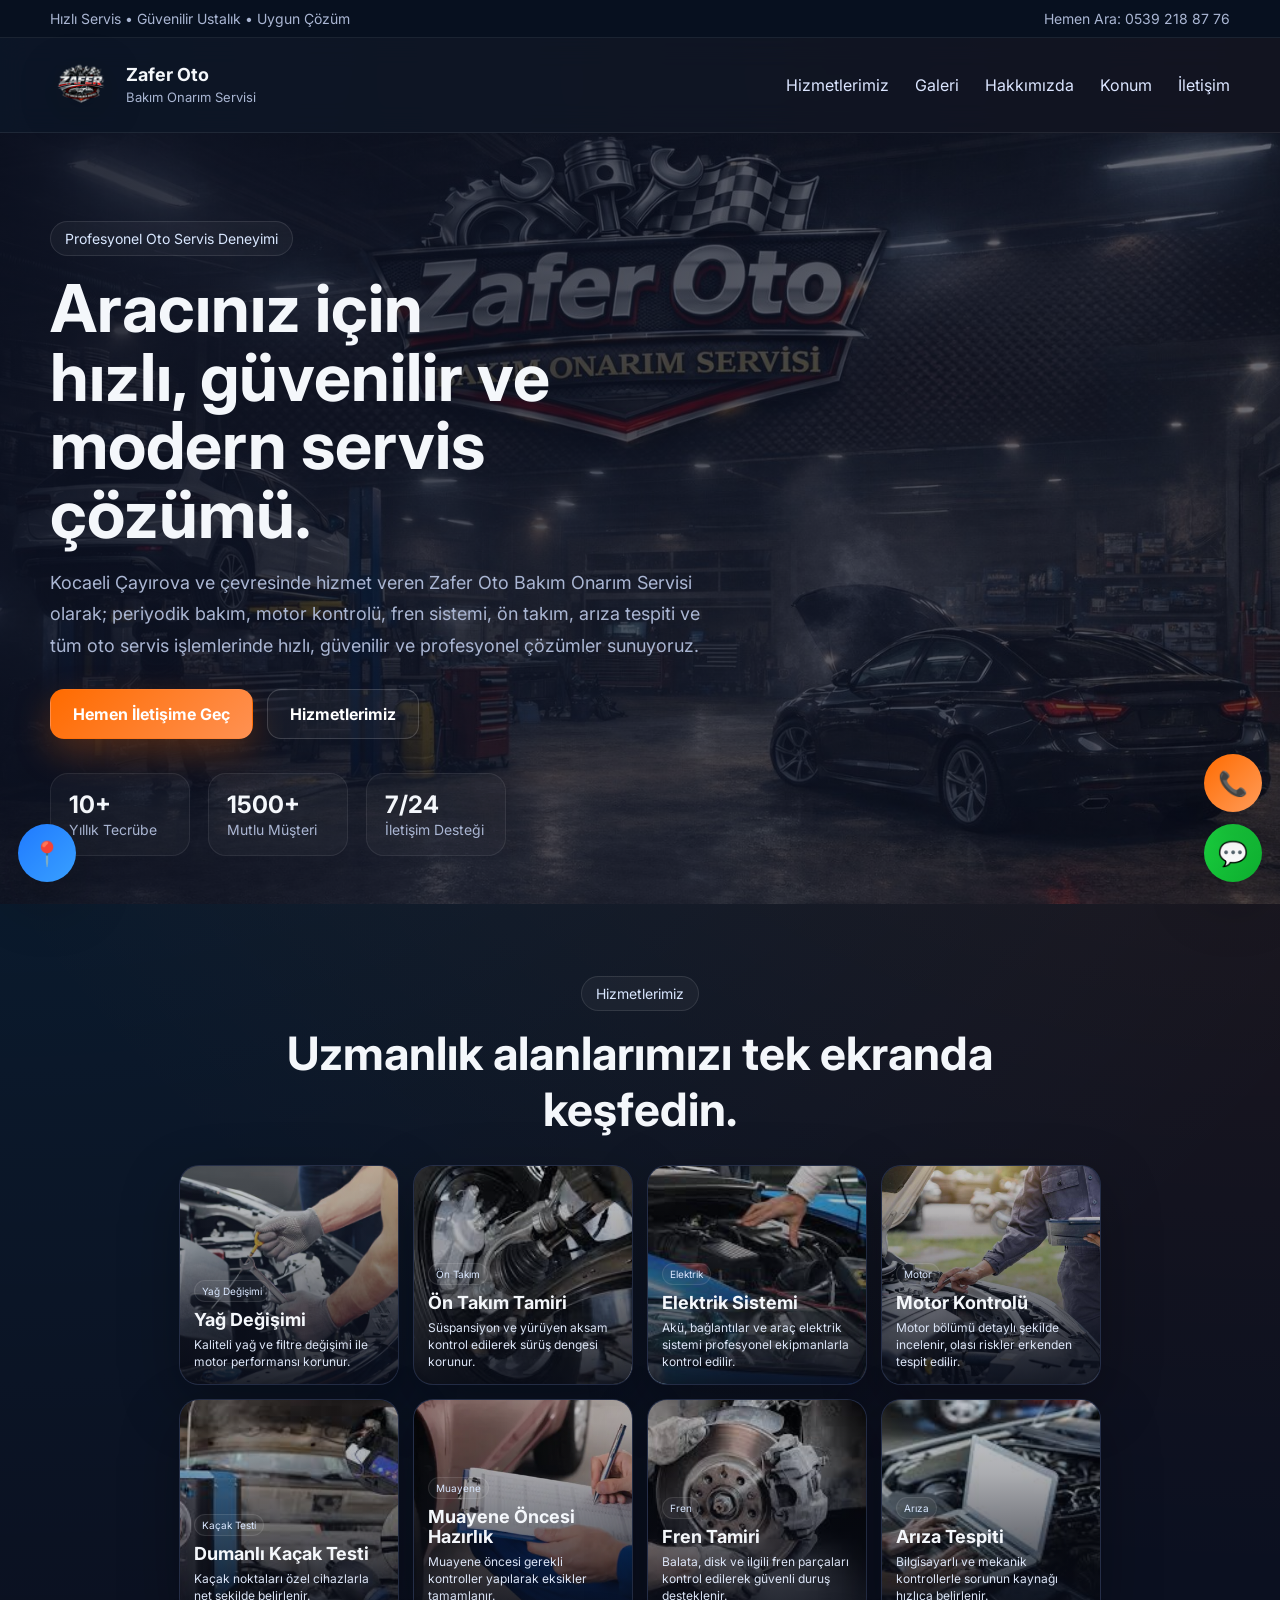
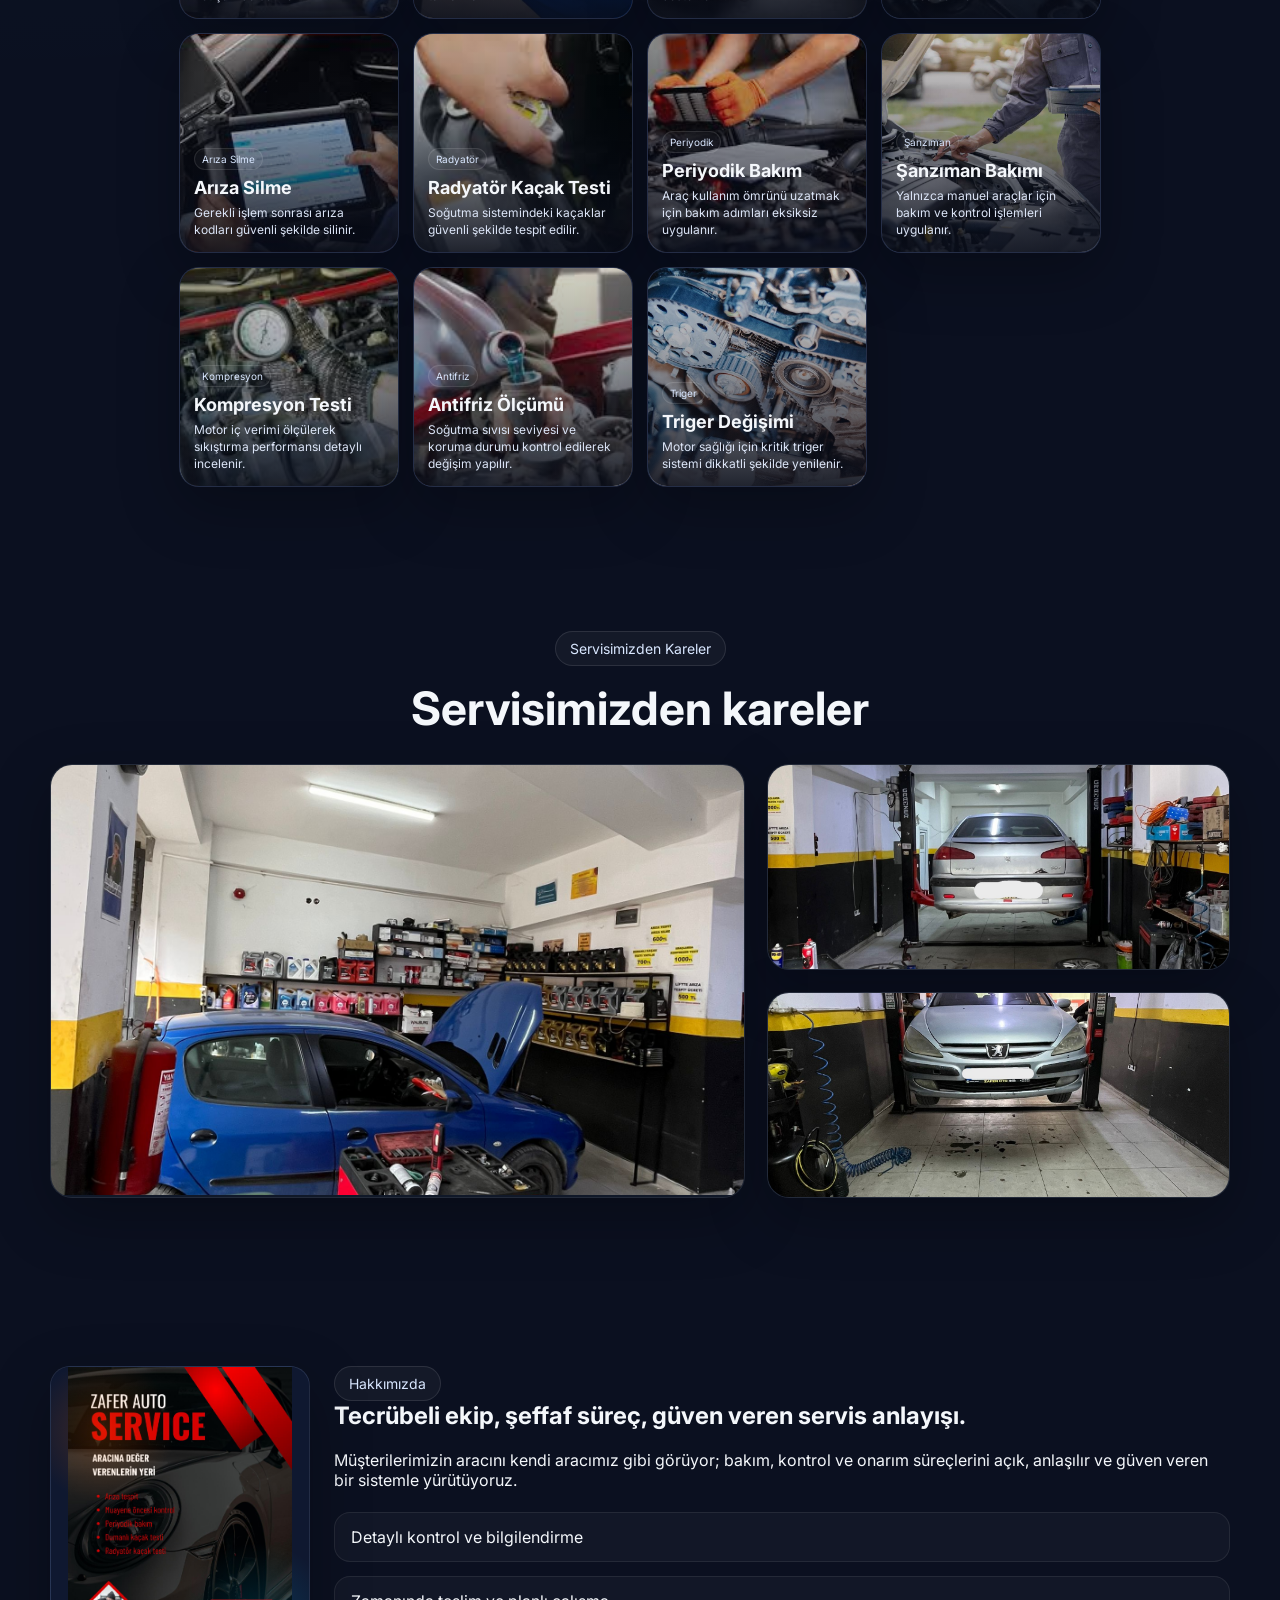
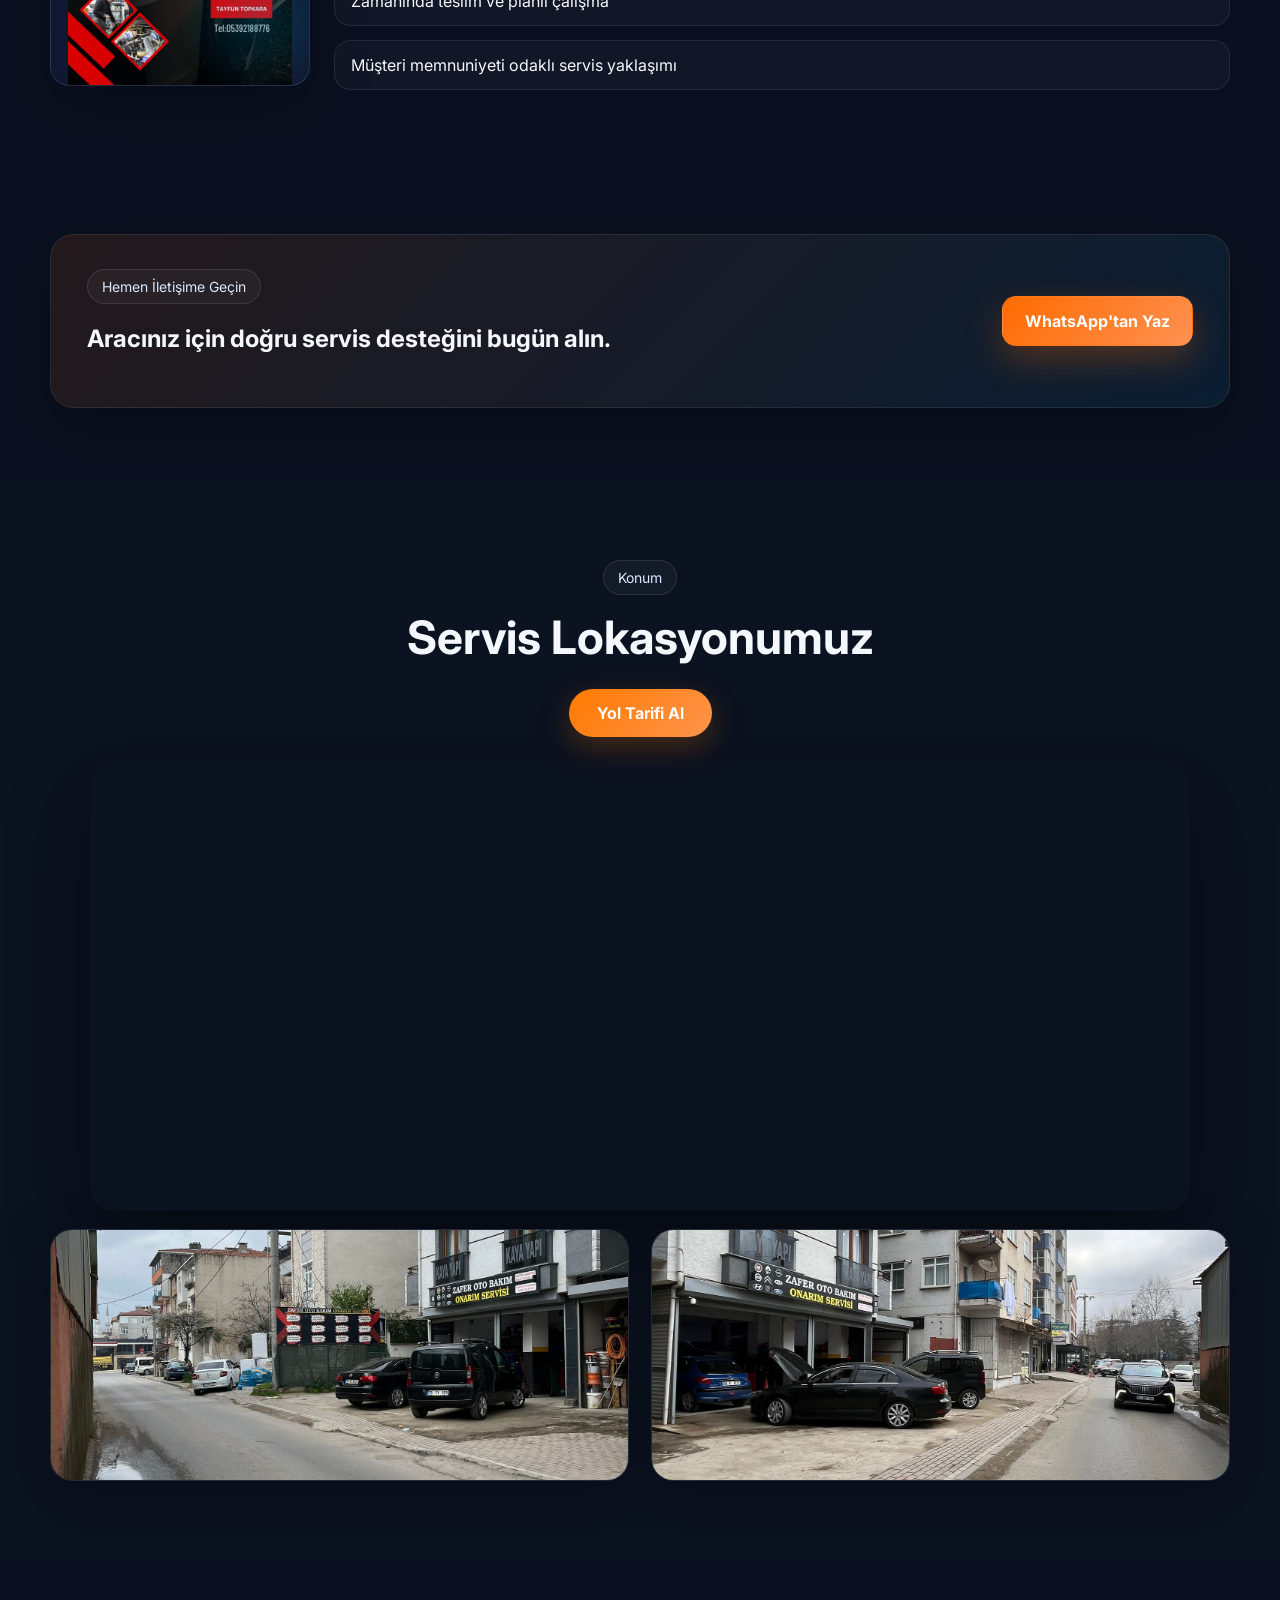
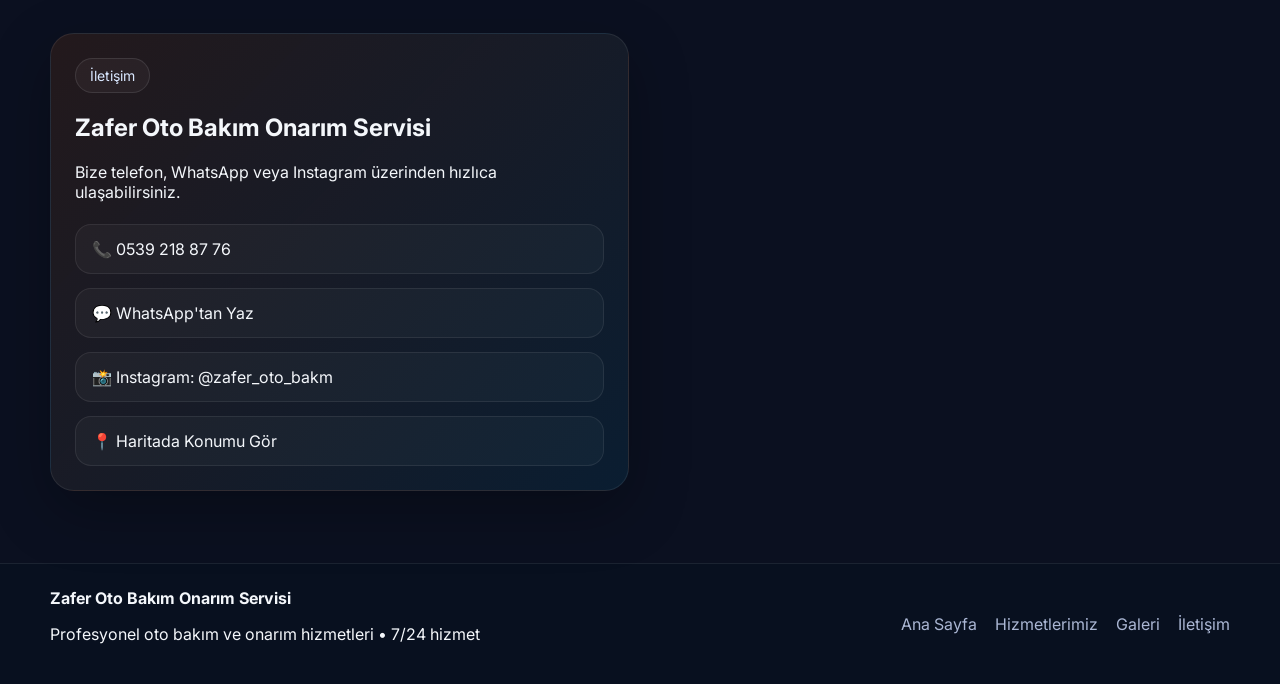
==== commit df054580: "Update index.html" ====
--- a/index.html
+++ b/index.html
@@ -2,6 +2,7 @@
 <html lang="tr">
 <head>
   <meta charset="UTF-8" />
+  <link rel="icon" type="image/png" href="arkaplannnn.jpeg">
   <meta name="viewport" content="width=device-width, initial-scale=1.0" />
   <title>Zafer Oto | Çayırova Oto Servis ve Bakım</title>
   <meta name="description" content="Zafer Oto Bakım Onarım Servisi - profesyonel oto bakım ve onarım hizmetleri." />
@@ -9,6 +10,7 @@
   <link rel="preconnect" href="https://fonts.gstatic.com" crossorigin>
   <link href="https://fonts.googleapis.com/css2?family=Inter:wght@400;500;600;700;800&display=swap" rel="stylesheet">
   <link rel="stylesheet" href="style.css" />
+  <meta name="keywords" content="çayırova oto servis, çayırova oto bakım, kocaeli oto servis, araç arıza tespiti çayırova, periyodik bakım çayırova">
 </head>
 <body>
   <div class="topbar">
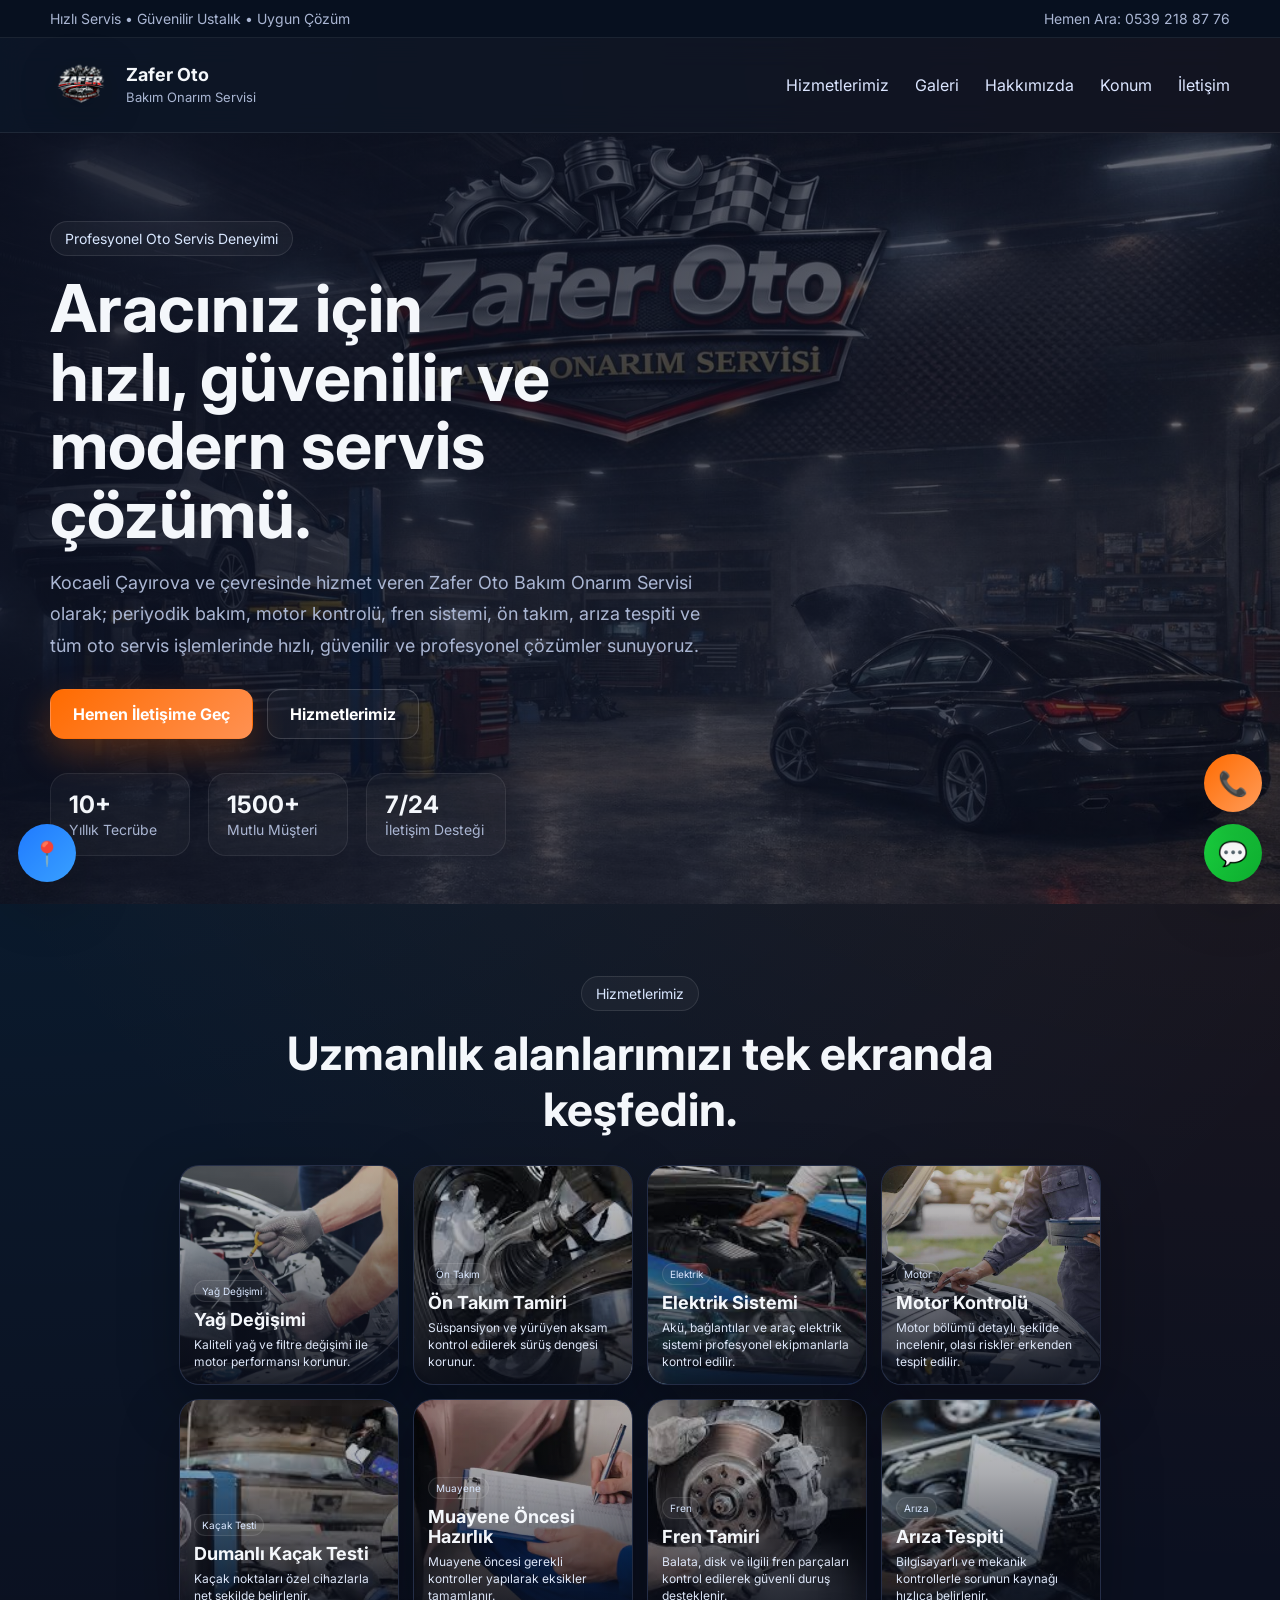
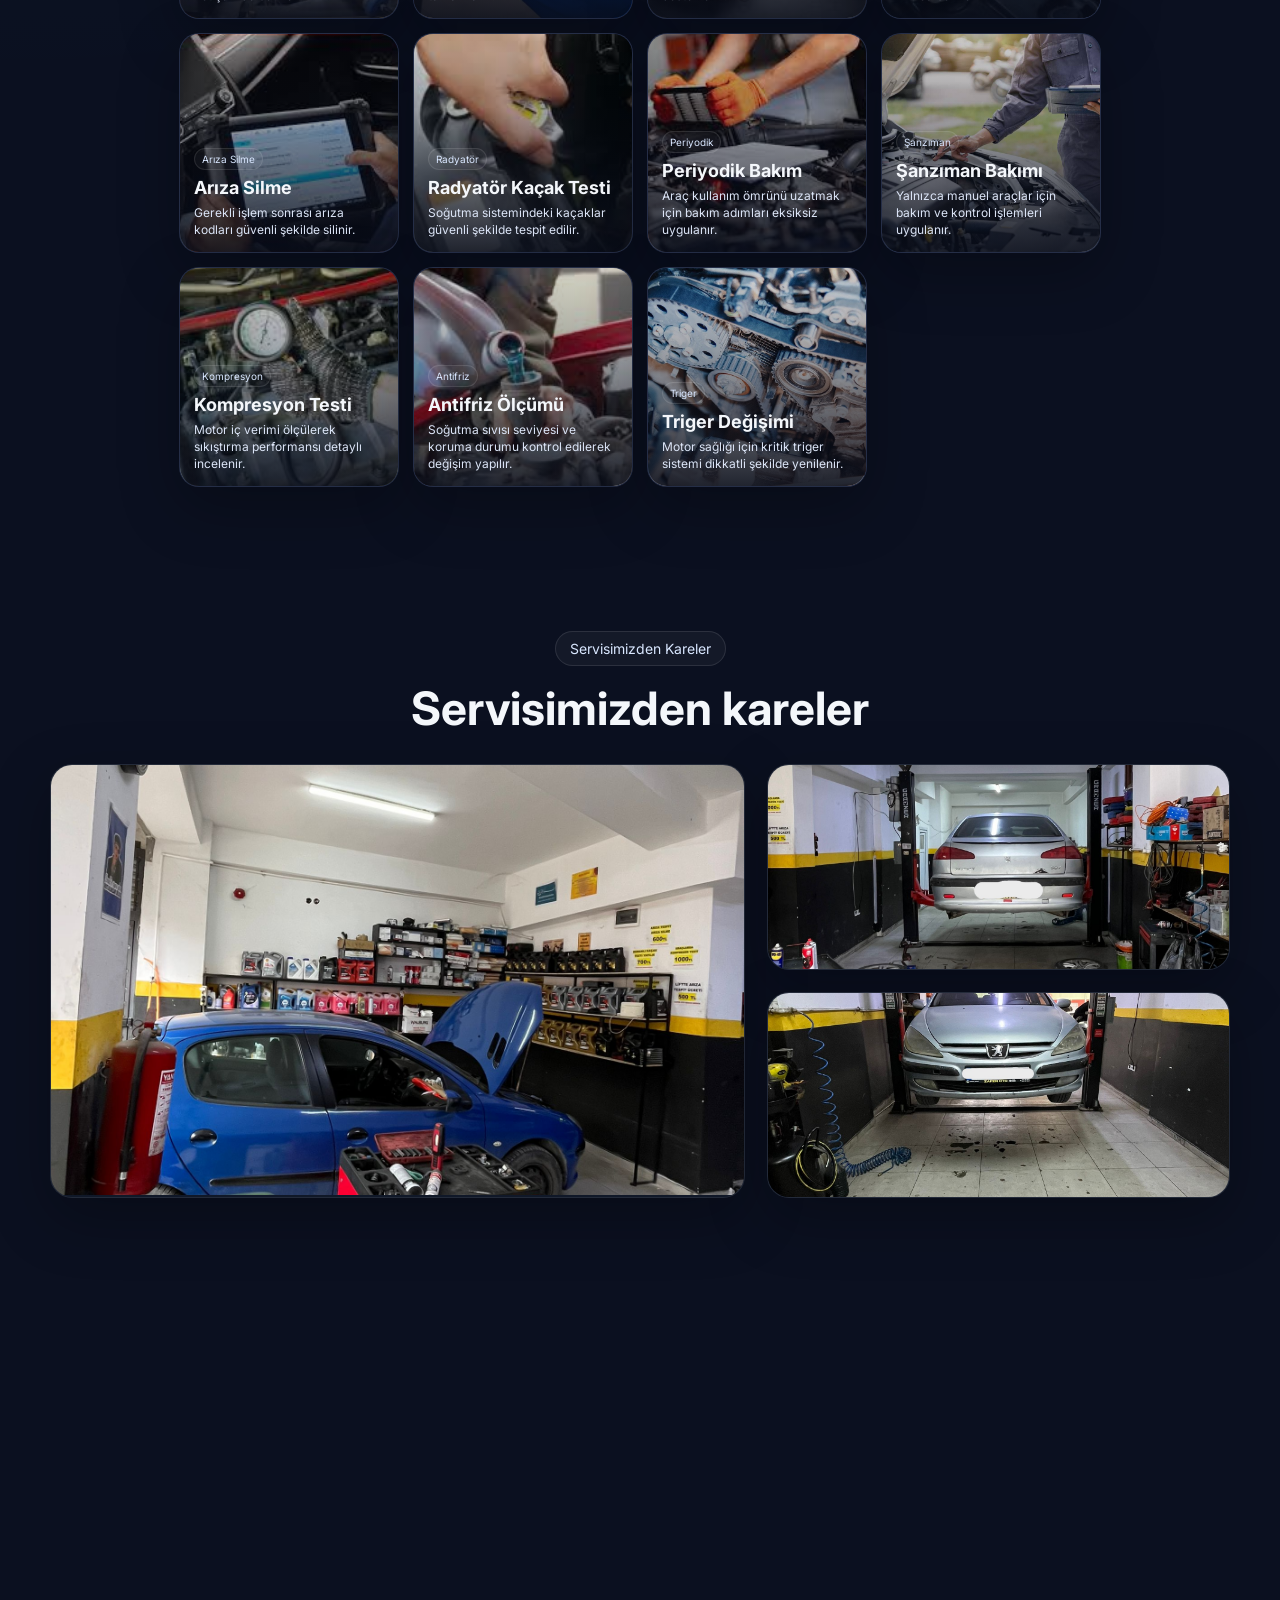
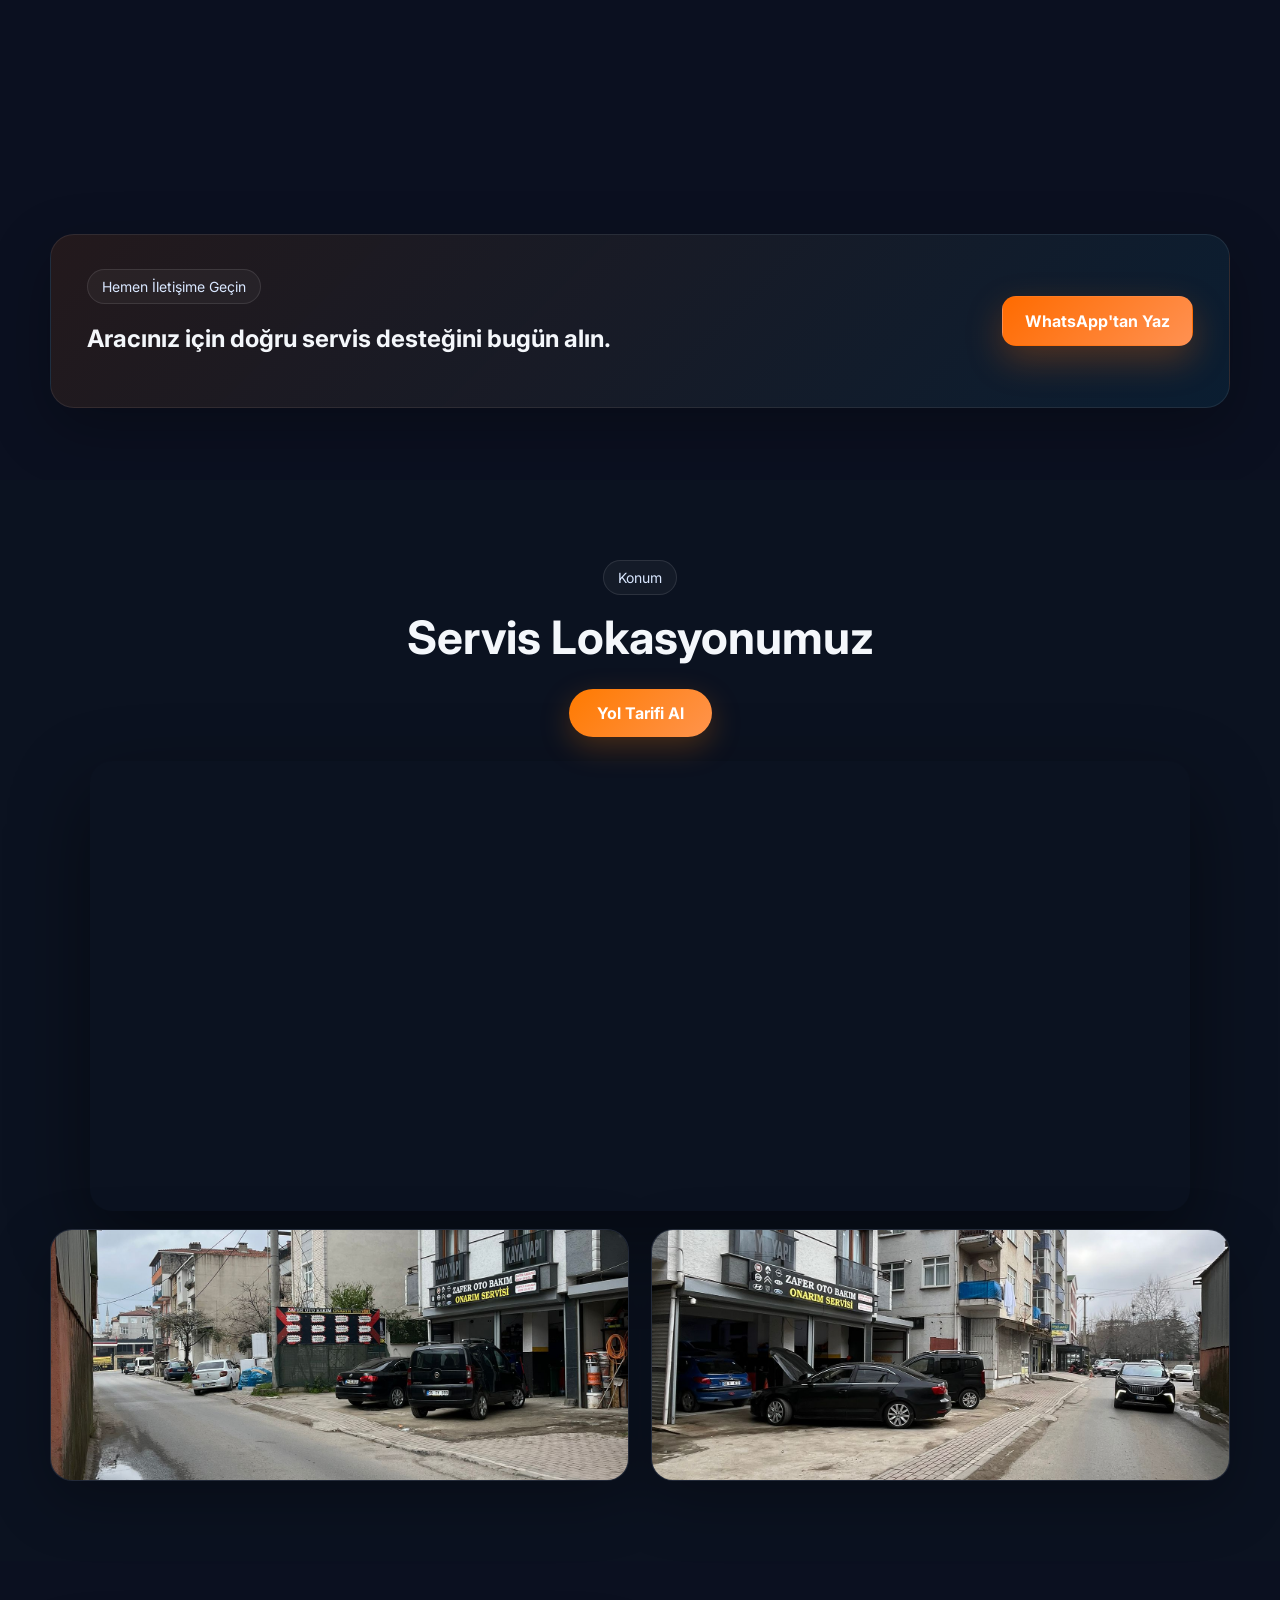
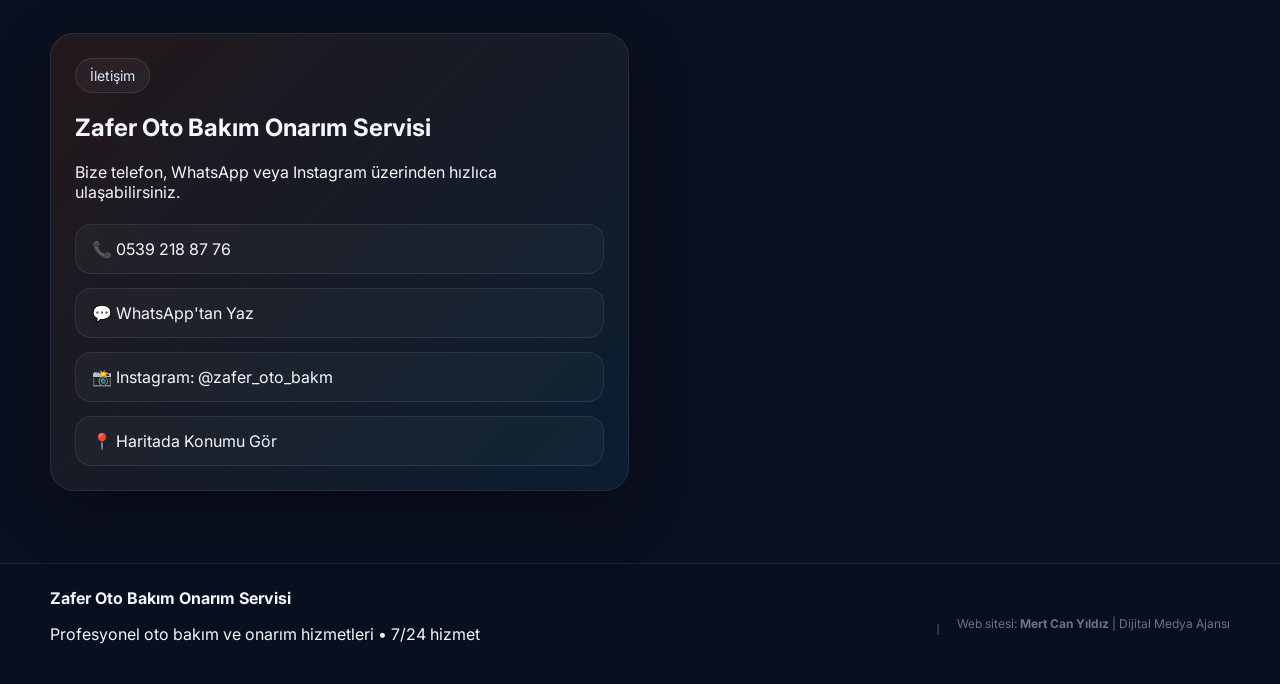
==== commit e9a66701: "Update index.html" ====
--- a/index.html
+++ b/index.html
@@ -323,11 +323,10 @@
         <p>Profesyonel oto bakım ve onarım hizmetleri • 7/24 hizmet</p>
       </div>
       <div class="footer-links">
-        <a href="#home">Ana Sayfa</a>
-        <a href="#services">Hizmetlerimiz</a>
-        <a href="#gallery">Galeri</a>
-        <a href="#contact">İletişim</a>
-      </div>
+      <hr style="opacity:0.2; margin-top:20px;">
+<p style="font-size:12px; opacity:0.6; text-align:center;">
+  Web sitesi: <strong>Mert Can Yıldız</strong> | Dijital Medya Ajansı
+</p>
     </div>
   </footer>
 
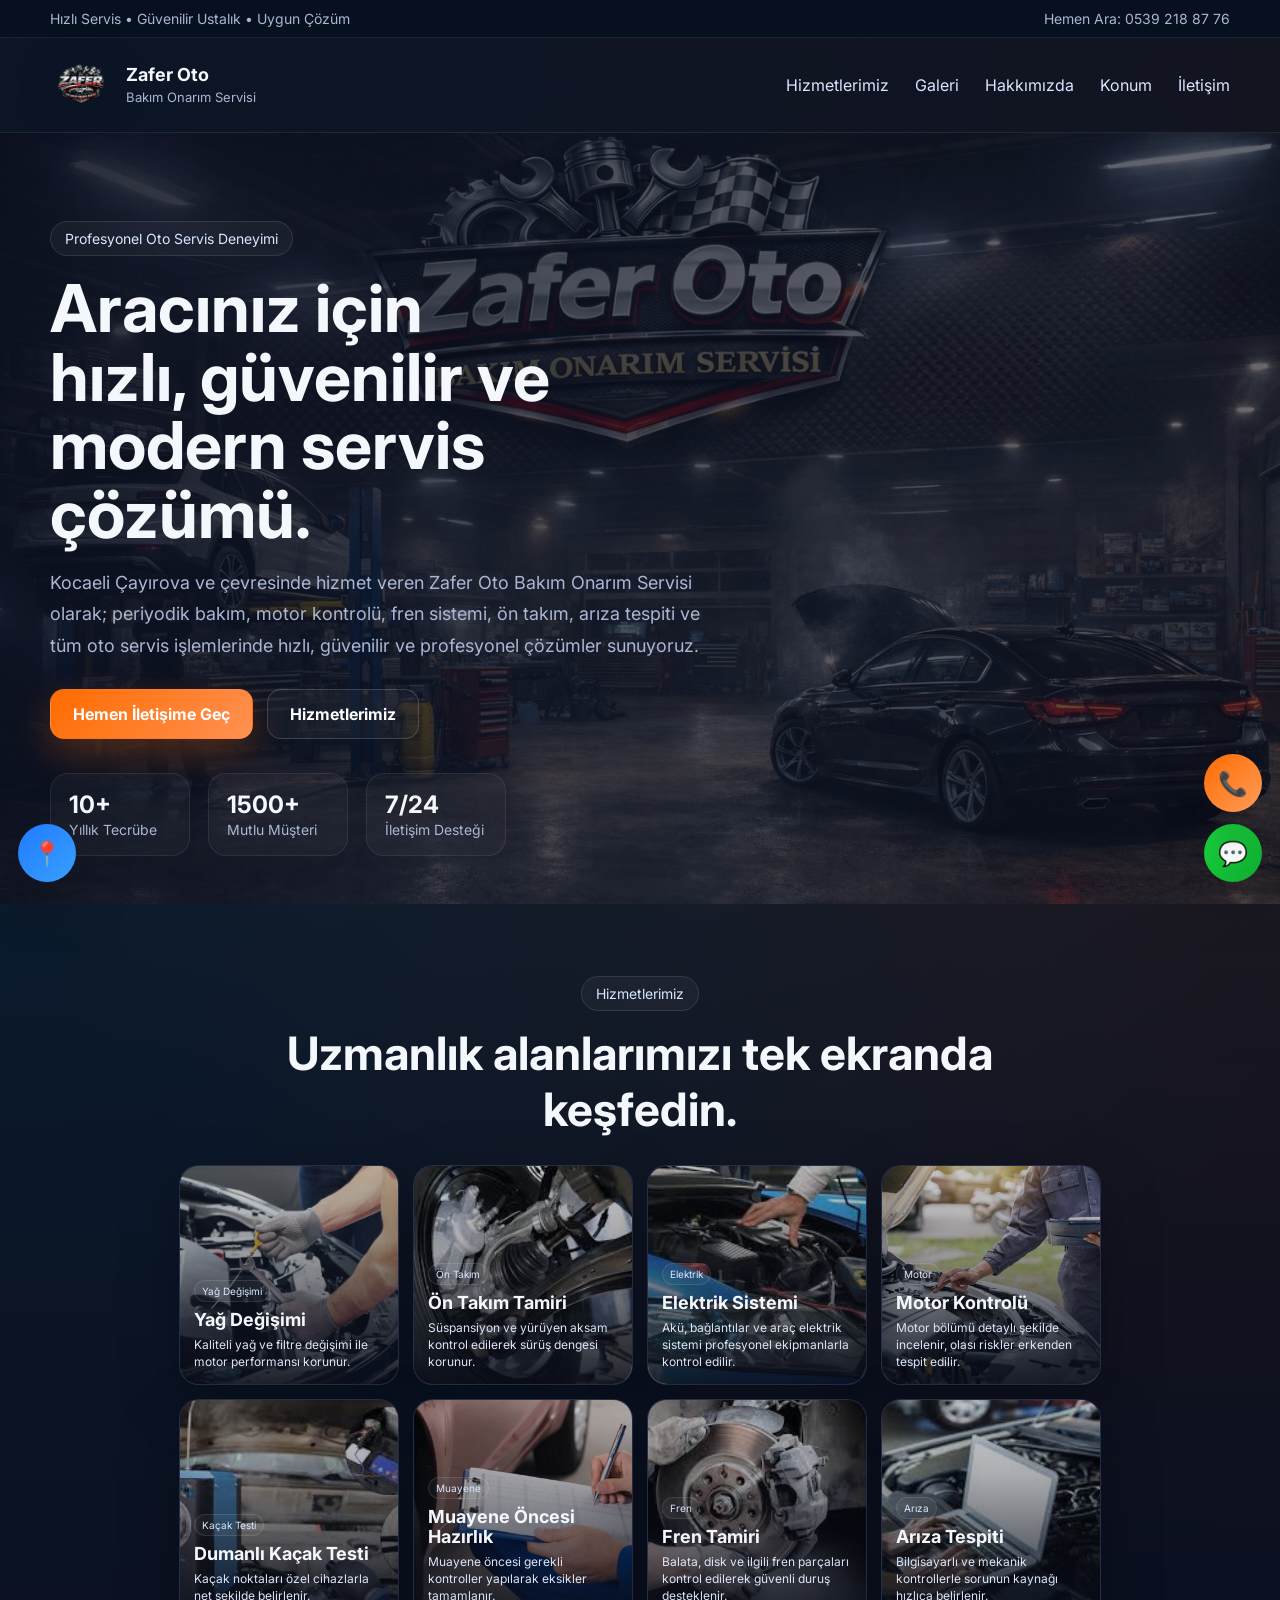
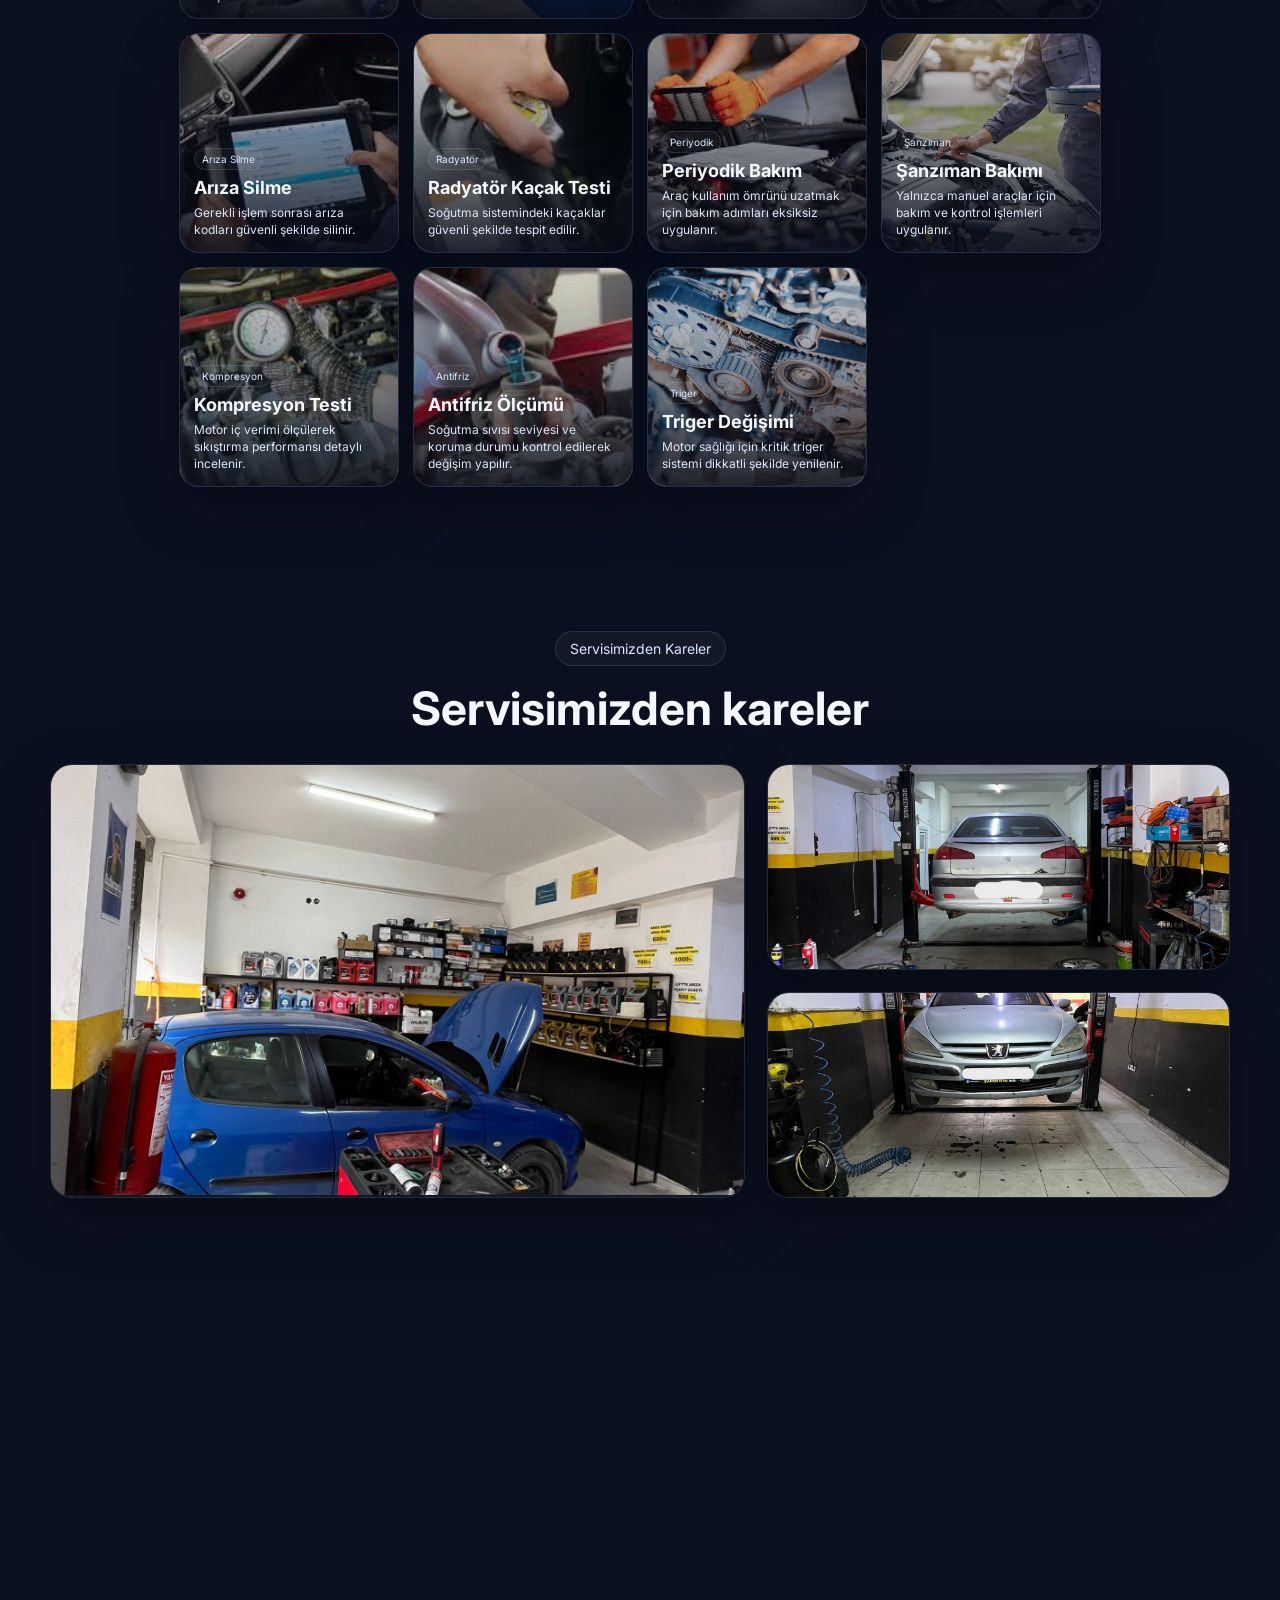
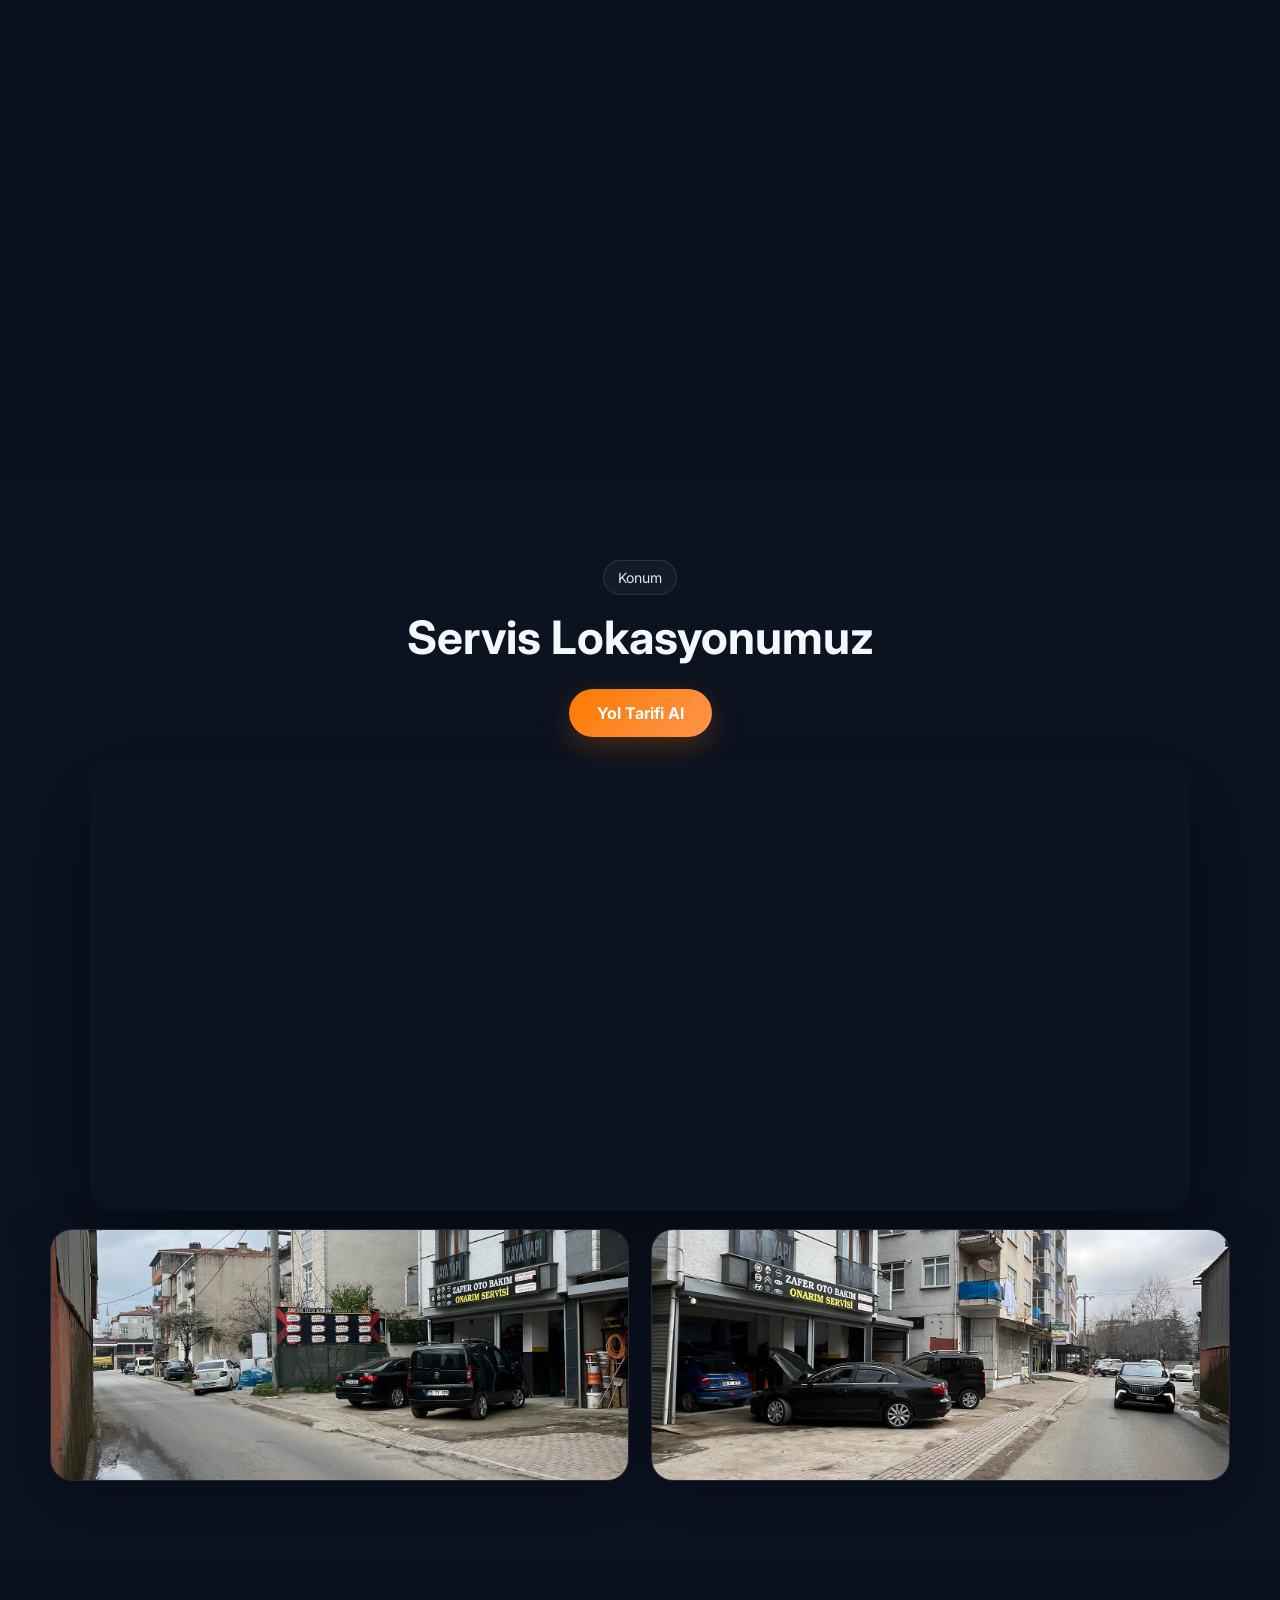
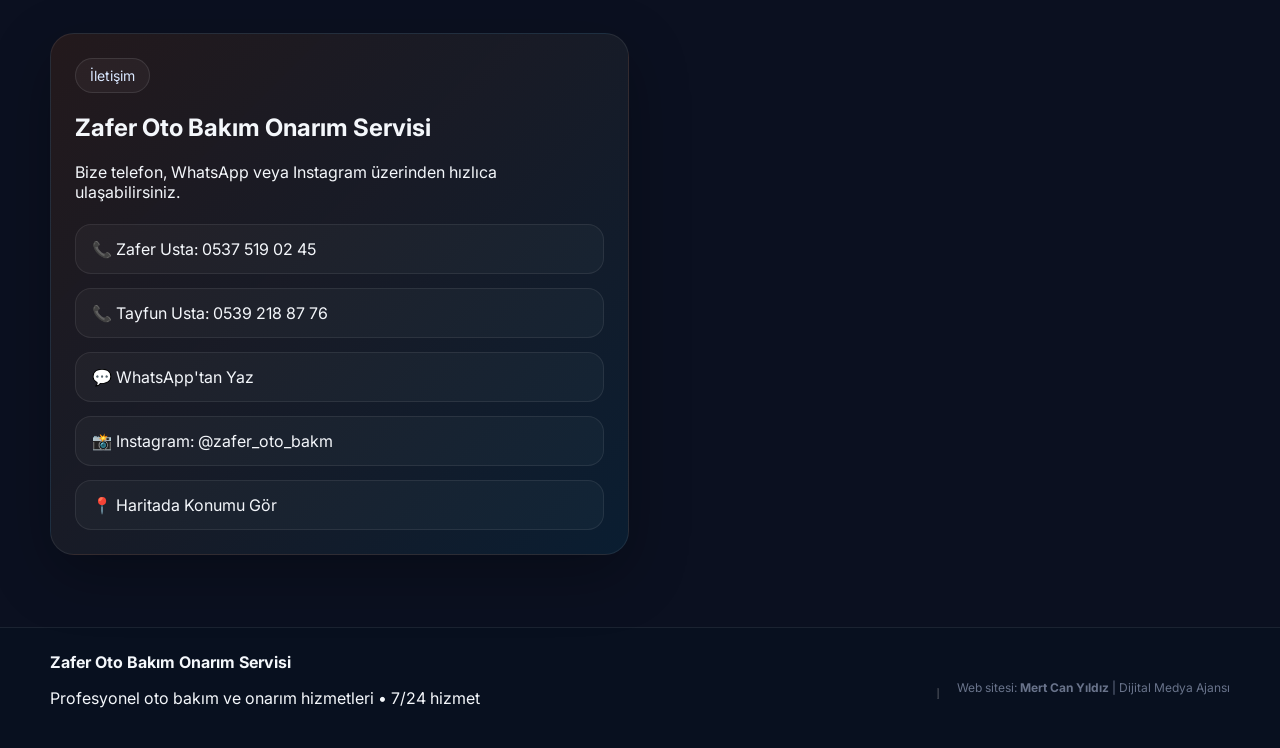
==== commit ea5f1dbf: "Update contact information in index.html" ====
--- a/index.html
+++ b/index.html
@@ -307,7 +307,8 @@
         <h2>Zafer Oto Bakım Onarım Servisi</h2>
         <p>Bize telefon, WhatsApp veya Instagram üzerinden hızlıca ulaşabilirsiniz.</p>
         <div class="contact-items">
-          <a href="tel:+905392188776">📞 0539 218 87 76</a>
+          <a href="tel:+905375190245">📞 Zafer Usta: 0537 519 02 45</a>
+          <a href="tel:+905392188776">📞 Tayfun Usta: 0539 218 87 76</a>
           <a href="https://wa.me/905392188776" target="_blank" rel="noopener noreferrer">💬 WhatsApp'tan Yaz</a>
           <a href="https://instagram.com/zafer_oto_bakm" target="_blank" rel="noopener noreferrer">📸 Instagram: @zafer_oto_bakm</a>
           <a href="#location">📍 Haritada Konumu Gör</a>
--- a/style.css
+++ b/style.css
@@ -598,4 +598,42 @@
   .hero h1 {
     margin-top: 0 !important;
   }
-}+}
+
+@media (max-width: 768px) {
+  .hero {
+    padding-top: 120px !important;
+    padding-bottom: 40px !important;
+  }
+
+  .hero-content {
+    padding-top: 90px !important;
+  }
+
+  .badge {
+    margin-bottom: 20px !important;
+  }
+
+  .hero-bg {
+    opacity: 0.85 !important;
+    background-position: center top !important;
+    transform: scale(1.01) !important;
+  }
+
+  .hero-overlay {
+    background: linear-gradient(
+      180deg,
+      rgba(11,16,32,.62) 0%,
+      rgba(11,16,32,.58) 35%,
+      rgba(11,16,32,.68) 100%
+    ) !important;
+  }
+
+  .hero h1 {
+    margin-top: 0 !important;
+  }
+
+  .hero p {
+    margin-top: 8px !important;
+  }
+}
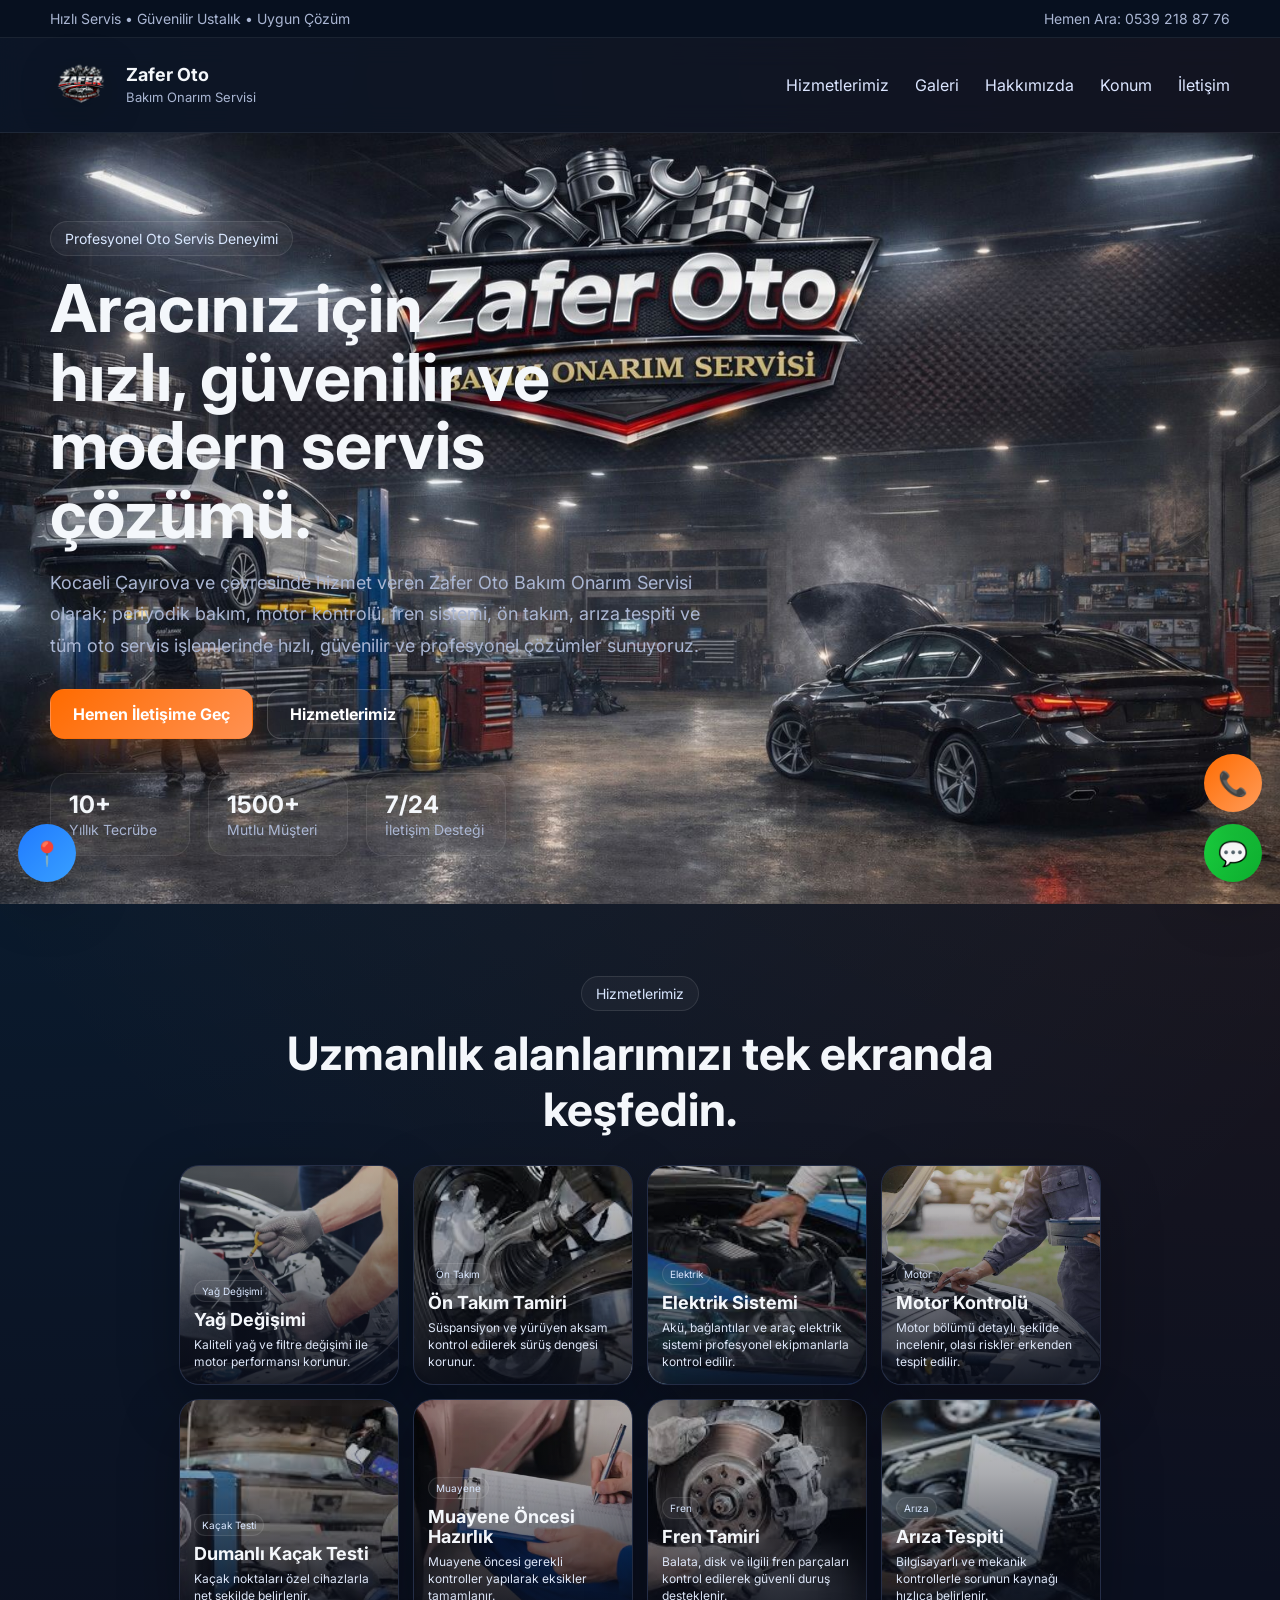
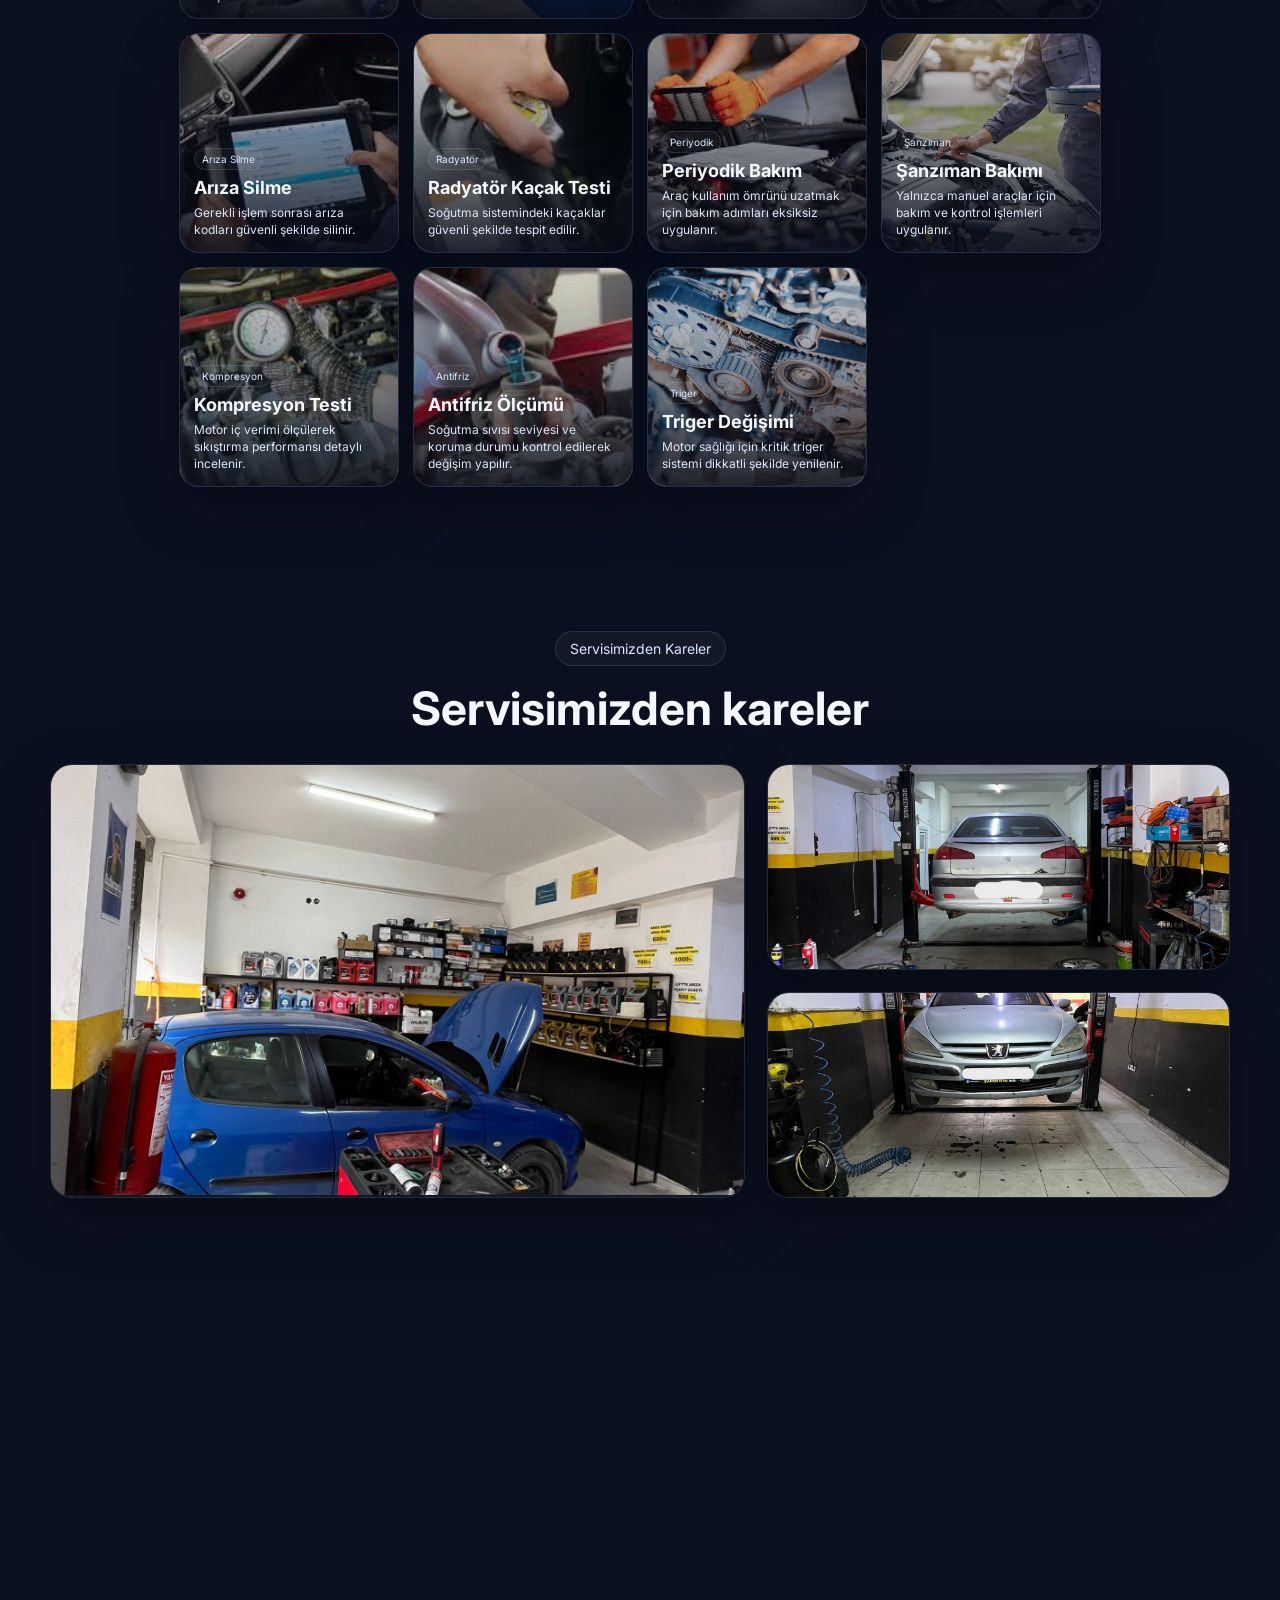
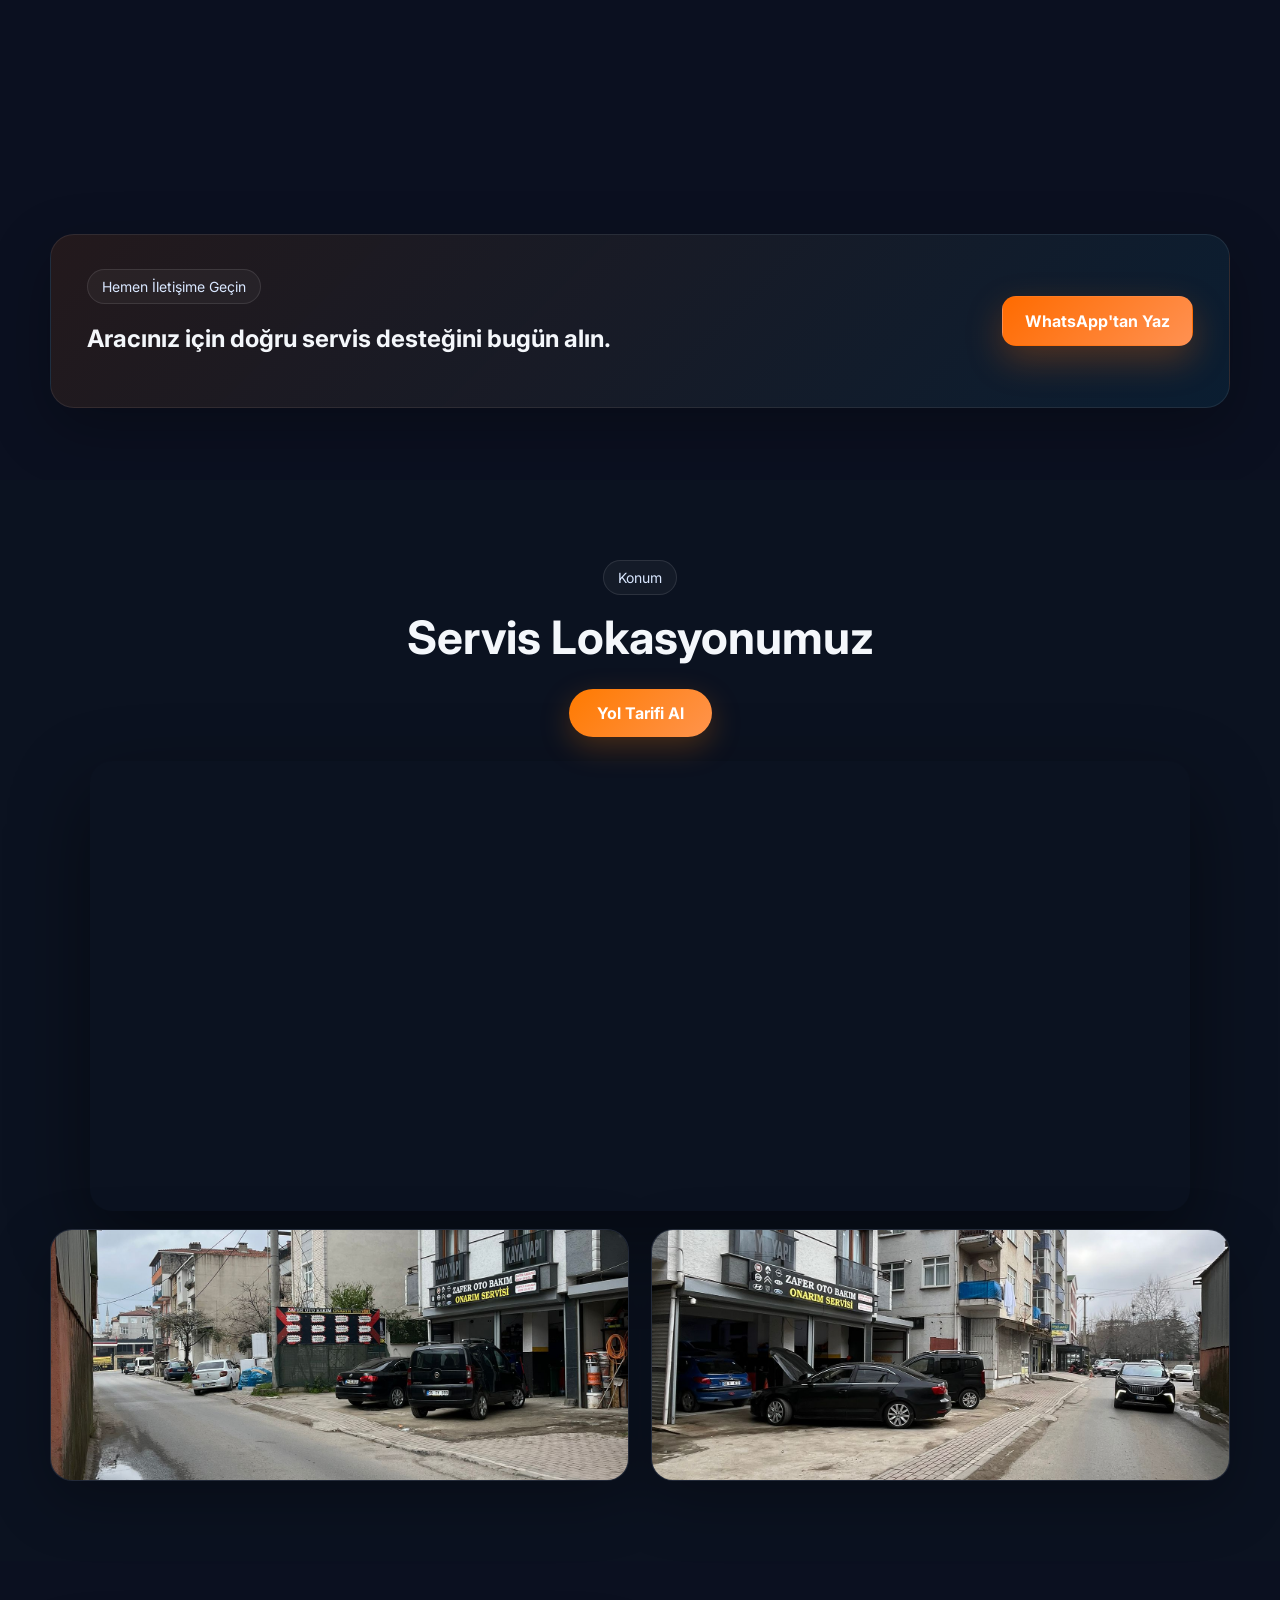
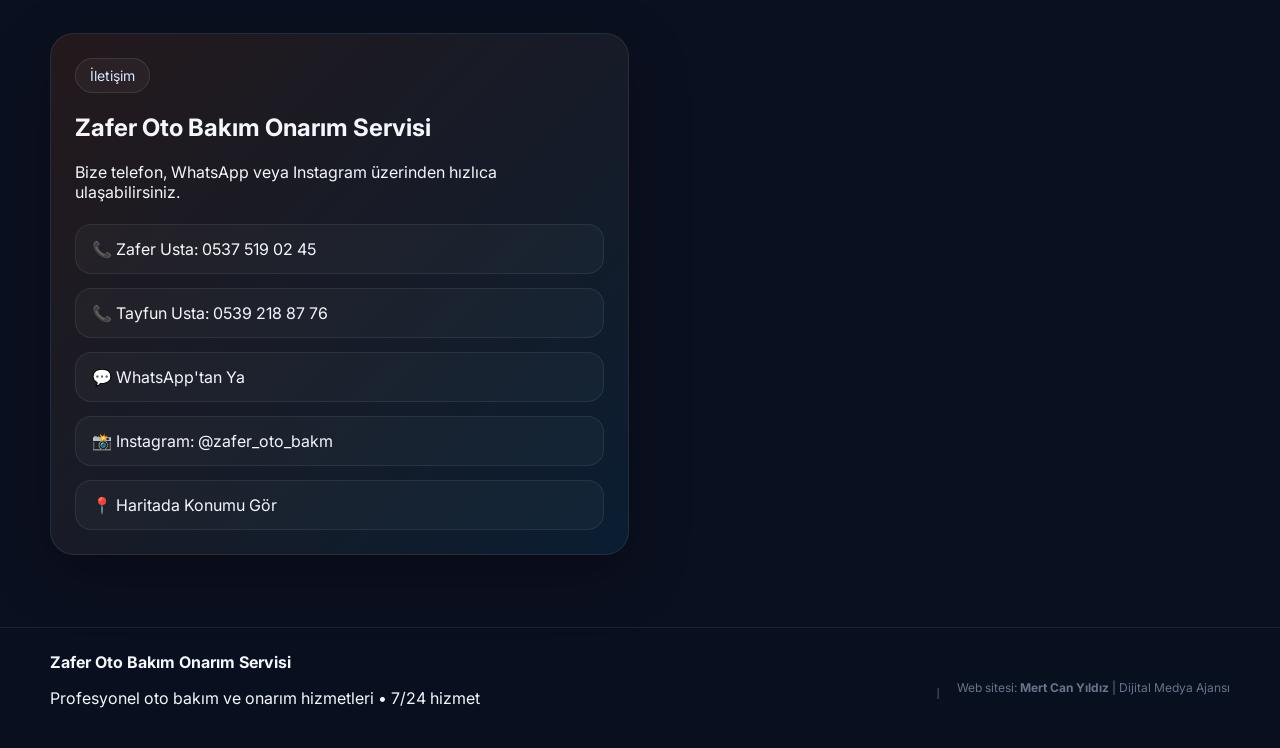
==== commit ef133a31: "Update index.html" ====
--- a/index.html
+++ b/index.html
@@ -309,7 +309,7 @@
         <div class="contact-items">
           <a href="tel:+905375190245">📞 Zafer Usta: 0537 519 02 45</a>
           <a href="tel:+905392188776">📞 Tayfun Usta: 0539 218 87 76</a>
-          <a href="https://wa.me/905392188776" target="_blank" rel="noopener noreferrer">💬 WhatsApp'tan Yaz</a>
+          <a href="https://wa.me/905392188776" target="_blank" rel="noopener noreferrer">💬 WhatsApp'tan Ya</a>
           <a href="https://instagram.com/zafer_oto_bakm" target="_blank" rel="noopener noreferrer">📸 Instagram: @zafer_oto_bakm</a>
           <a href="#location">📍 Haritada Konumu Gör</a>
         </div>
--- a/style.css
+++ b/style.css
@@ -40,8 +40,13 @@
   position:absolute;
   inset:0;
   background:url('assets/images/arkaplann.jpeg') center/cover no-repeat;
-opacity:2;transform:scale(1.03)}
-.hero-overlay{position:absolute;inset:0;background:linear-gradient(90deg, rgba(11,16,32,.88) 0%, rgba(11,16,32,.72) 44%, rgba(11,16,32,.60) 100%)}
+  opacity:1 !important;
+  transform:scale(1);
+  filter: none !important;
+}
+.hero-overlay {
+  display: none !important;
+}
 .hero-grid{position:relative;display:grid;grid-template-columns:1.15fr .85fr;gap:30px;align-items:center}
 .badge,.section-tag,.mini-tag{display:inline-flex;padding:8px 14px;border:1px solid rgba(255,255,255,.1);background:rgba(255,255,255,.04);border-radius:999px;color:#d9e7ff;font-size:14px}
 .mini-tag{font-size:10px;padding:4px 7px}
@@ -290,35 +295,12 @@
     font-size:14px;
   }
 
-  .hero{
-    padding:72px 0 34px !important;
-  }
-  .hero-grid{
-    grid-template-columns:1fr !important;
-    gap:18px !important;
-  }
-  .hero h1{
-    font-size:42px !important;
-    max-width:none !important;
-    line-height:1.08 !important;
-  }
-  .hero p{
-    font-size:15px !important;
-    line-height:1.6 !important;
-  }
-  .hero-actions{
-    gap:10px !important;
-  }
+  
   .btn{
     padding:12px 16px !important;
     font-size:14px !important;
   }
-  .hero-stats{
-    display:grid !important;
-    grid-template-columns:repeat(3,1fr);
-    gap:10px !important;
-    margin-top:22px !important;
-  }
+  
   .hero-stats div{
     min-width:0 !important;
     padding:12px !important;
@@ -485,12 +467,7 @@
   .container{
     width:min(100% - 20px, 1180px) !important;
   }
-  .hero h1{
-    font-size:34px !important;
-  }
-  .hero p{
-    font-size:14px !important;
-  }
+  
   .hero-actions{
     display:grid !important;
     grid-template-columns:1fr 1fr;
@@ -566,74 +543,97 @@
   }
 }
 
-@media (max-width: 560px){
-  .about-visual{
-    display:none !important;
-  }
-  .about-grid{
-    grid-template-columns:1fr !important;
-  }
-}
-
-
+/* HERO MOBILE TEK FINAL AYAR */
 @media (max-width: 768px) {
   .hero {
-    padding-top: 120px !important;
-    padding-bottom: 40px !important;
+    padding: 42px 0 28px !important;
+  }
+
+  .hero-grid {
+    grid-template-columns: 1fr !important;
+    gap: 0 !important;
   }
 
   .hero-content {
-    padding-top: 80px !important;
+    margin-top: 185px !important;
+    padding-top: 0 !important;
+    position: relative;
+    z-index: 3;
+  }
+
+  .badge {
+    margin-bottom: 14px !important;
+  }
+
+  .hero h1 {
+    font-size: 34px !important;
+    line-height: 1.08 !important;
+    margin: 0 0 14px !important;
+    max-width: none !important;
+  }
+
+  .hero p {
+    font-size: 14px !important;
+    line-height: 1.55 !important;
+    margin: 0 0 18px !important;
+    color: rgba(244,247,251,.88) !important;
+  }
+
+  .hero-actions {
+    display: grid !important;
+    grid-template-columns: 1fr 1fr !important;
+    gap: 12px !important;
+    width: 100% !important;
+  }
+
+  .btn {
+    width: 100% !important;
+    justify-content: center !important;
   }
 
   .hero-bg {
-    background-position: center top !important;
-    opacity: 0.62 !important;
-  }
-
-  .badge {
-    margin-bottom: 22px !important;
-  }
-
-  .hero h1 {
-    margin-top: 0 !important;
-  }
-}
-
-@media (max-width: 768px) {
-  .hero {
-    padding-top: 120px !important;
-    padding-bottom: 40px !important;
-  }
-
-  .hero-content {
-    padding-top: 90px !important;
-  }
-
-  .badge {
-    margin-bottom: 20px !important;
-  }
-
-  .hero-bg {
-    opacity: 0.85 !important;
-    background-position: center top !important;
-    transform: scale(1.01) !important;
+    background-size: 128% auto !important;
+    background-position: center 12px !important;
+    background-repeat: no-repeat !important;
+    opacity: 0.80 !important;
+    transform: none !important;
+    filter: brightness(1.05) contrast(1.10) !important;
   }
 
   .hero-overlay {
     background: linear-gradient(
       180deg,
-      rgba(11,16,32,.62) 0%,
-      rgba(11,16,32,.58) 35%,
-      rgba(11,16,32,.68) 100%
+      rgba(11,16,32,.18) 0%,
+      rgba(11,16,32,.28) 34%,
+      rgba(11,16,32,.60) 100%
     ) !important;
   }
 
-  .hero h1 {
-    margin-top: 0 !important;
-  }
-
-  .hero p {
-    margin-top: 8px !important;
-  }
-}
+  .hero-stats {
+    display: grid !important;
+    grid-template-columns: repeat(3,1fr) !important;
+    gap: 10px !important;
+    margin-top: 18px !important;
+  }
+
+  .hero-stats div {
+    min-width: 0 !important;
+    padding: 12px !important;
+    border-radius: 14px !important;
+    text-align: center !important;
+  }
+
+  .hero-stats strong {
+    font-size: 20px !important;
+  }
+
+  .hero-stats span {
+    font-size: 11px !important;
+  }
+}
+@media (max-width: 768px) {
+  .hero-bg {
+    opacity: 1 !important;
+    filter: brightness(1.08) contrast(1.12) !important;
+  }
+}
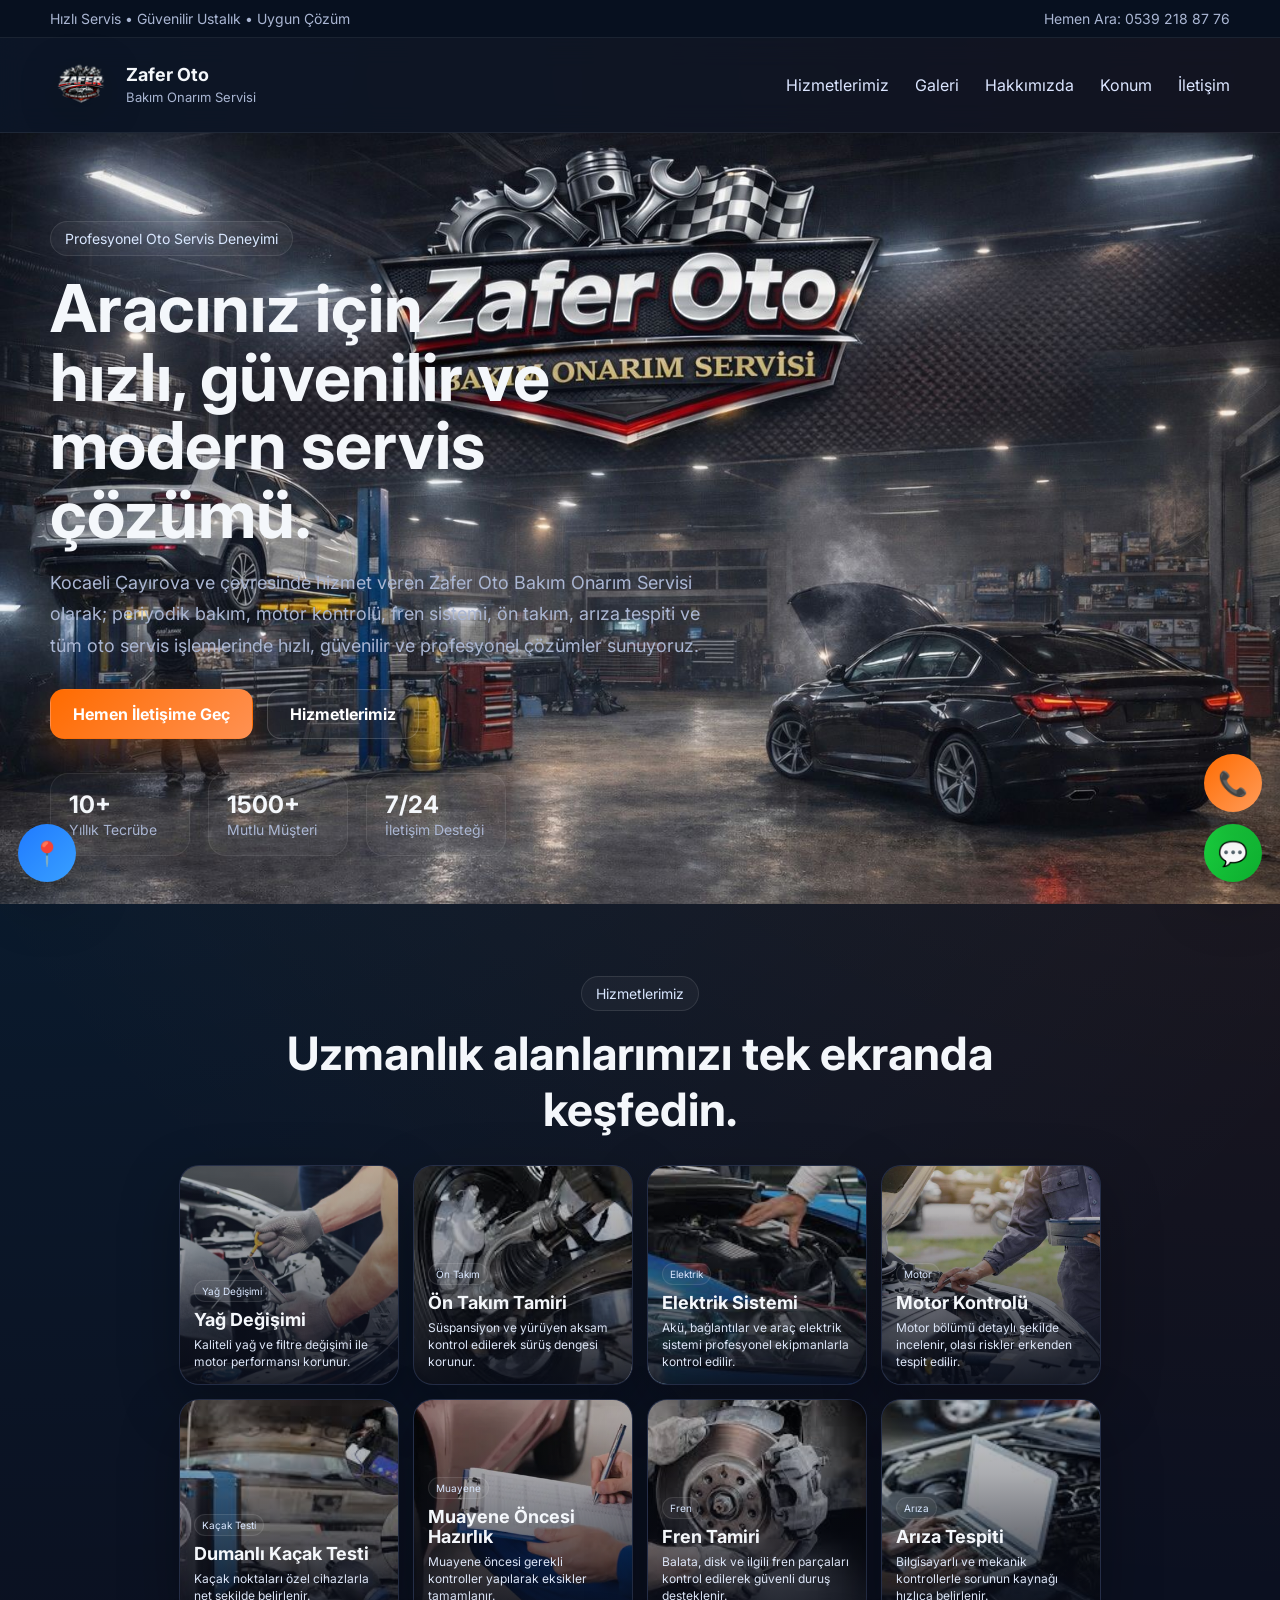
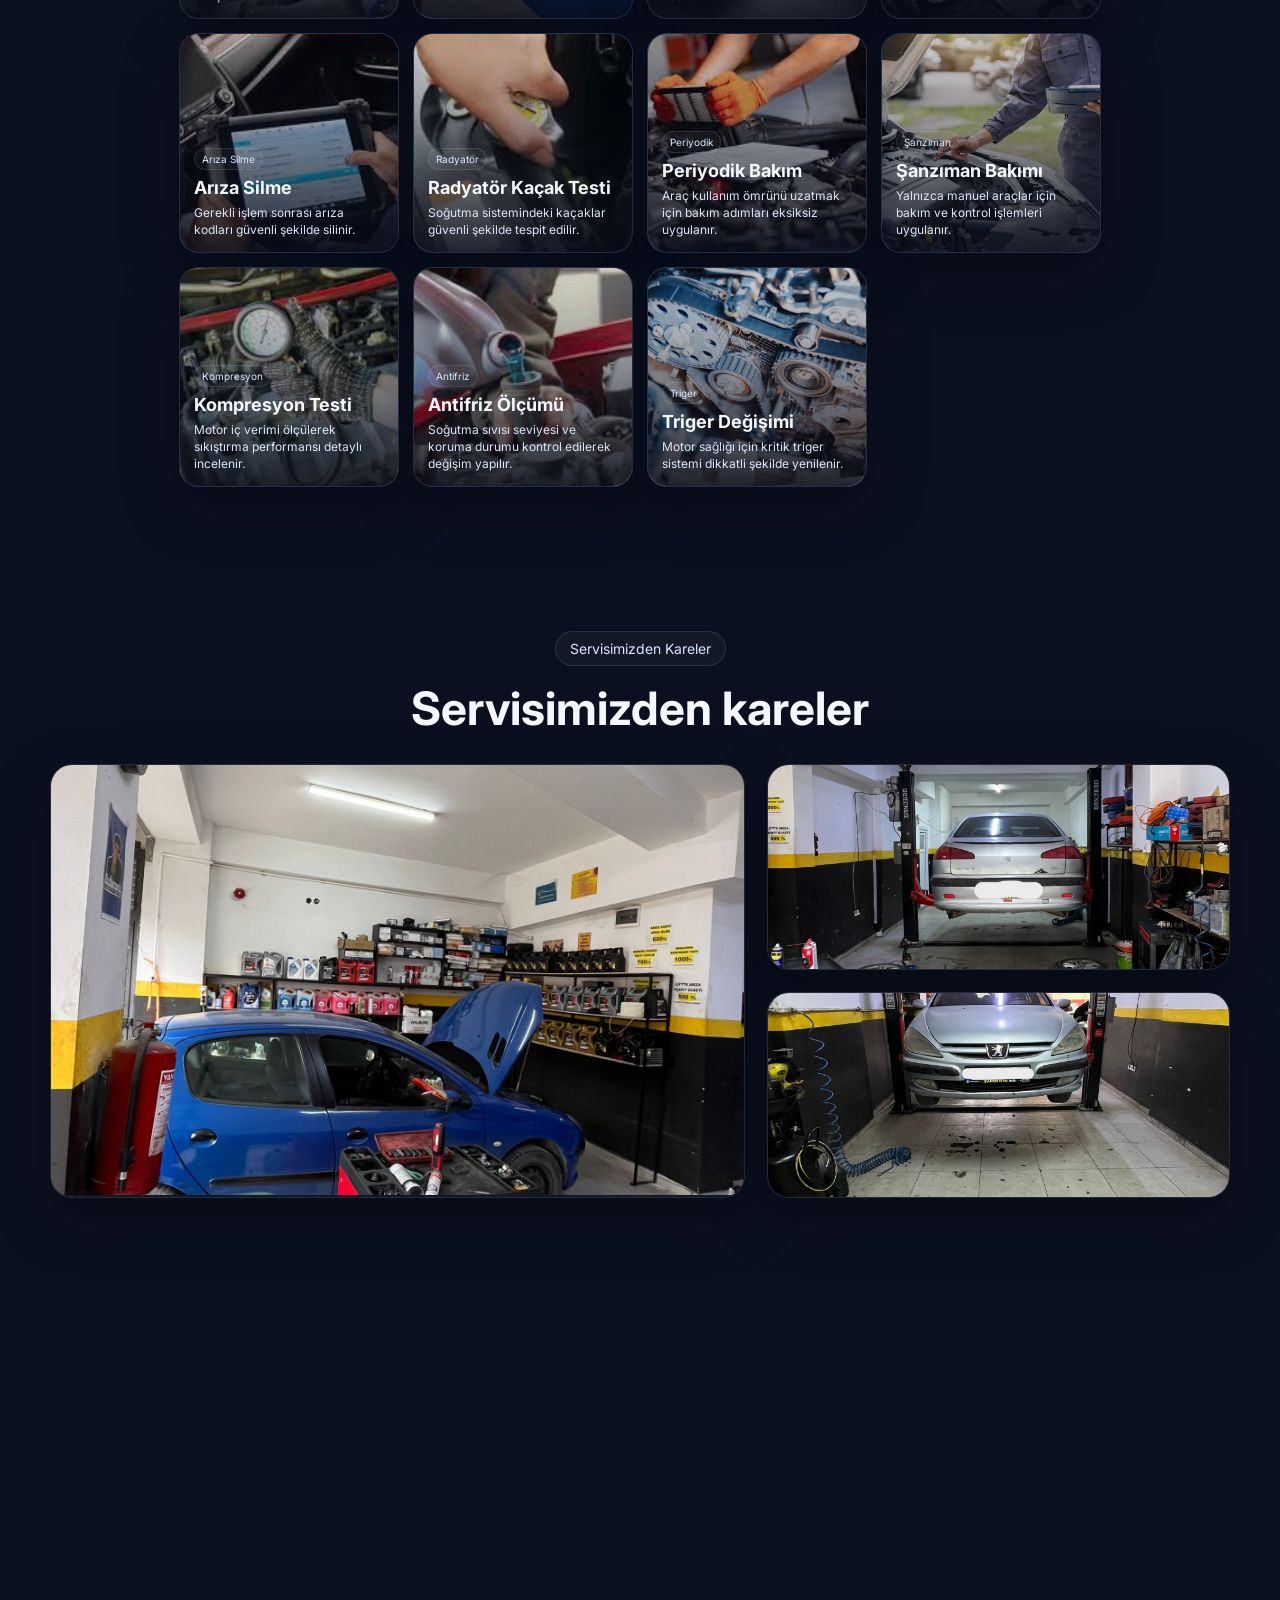
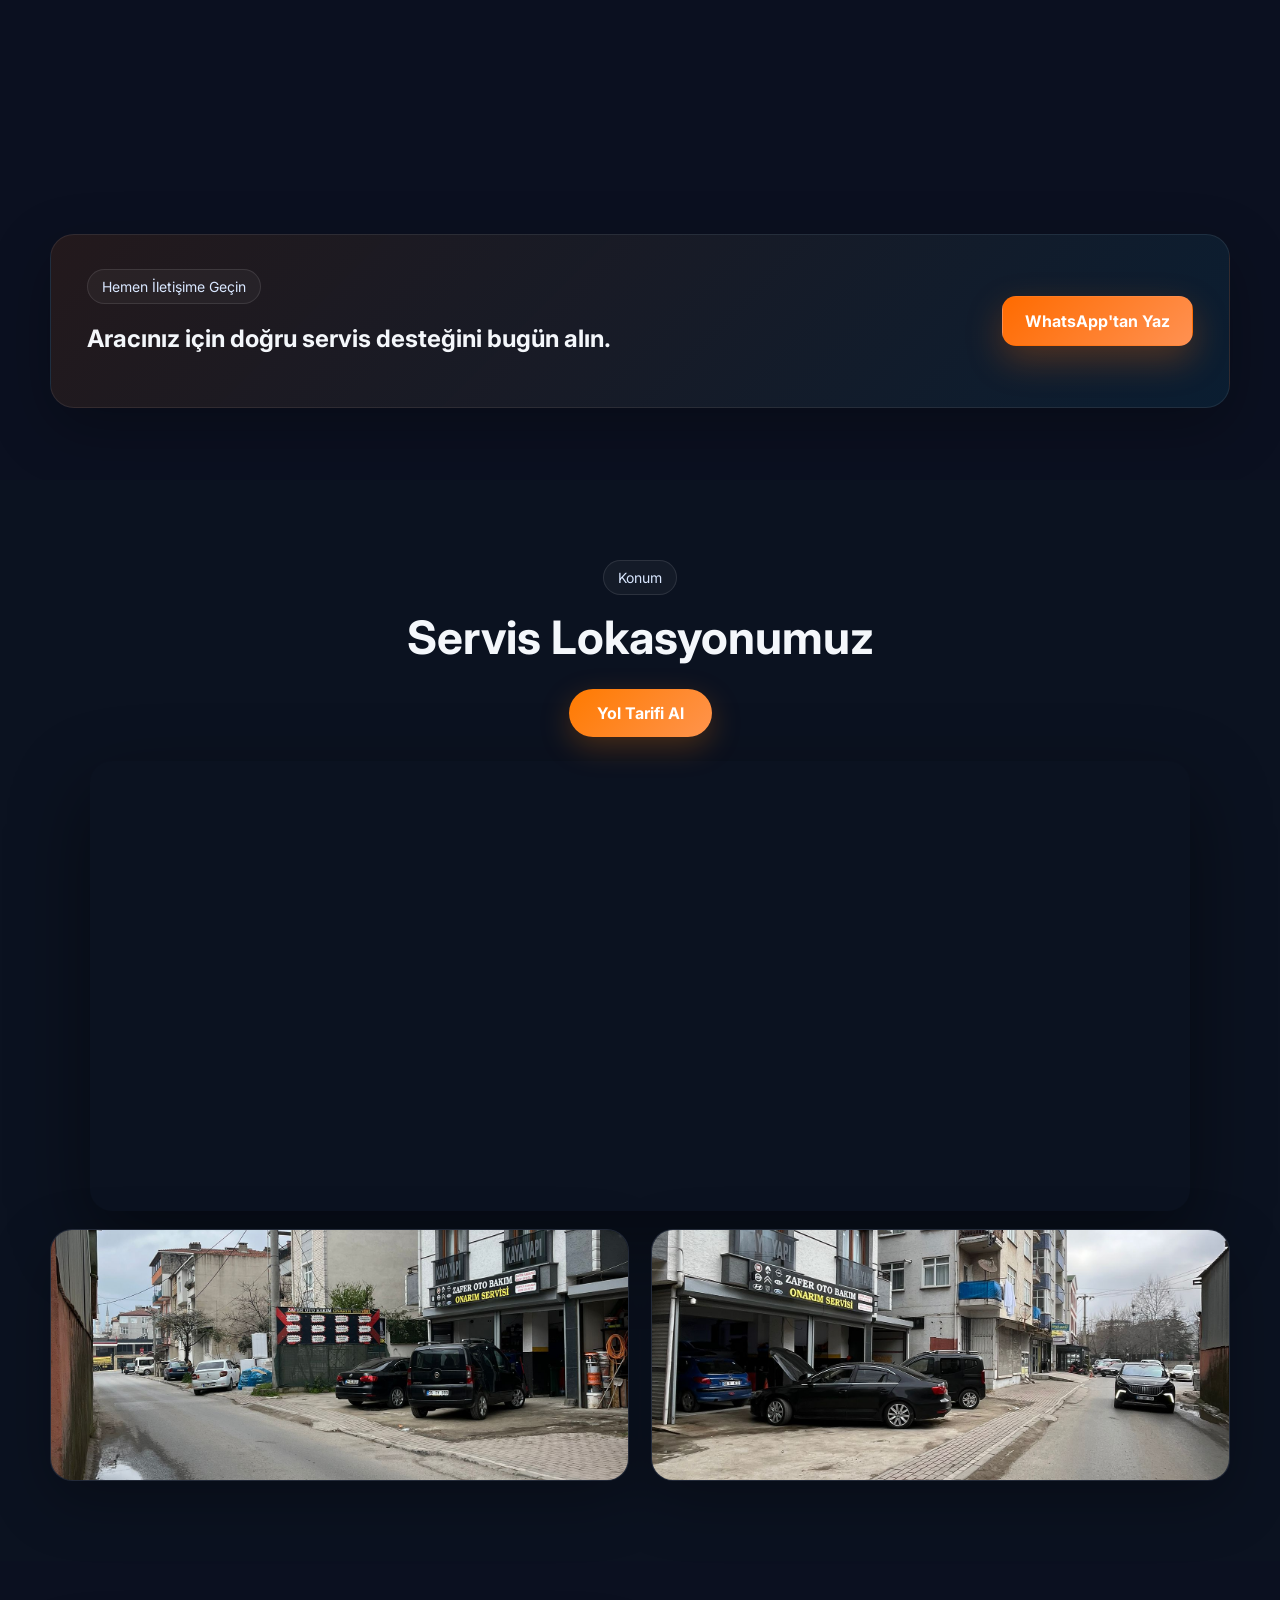
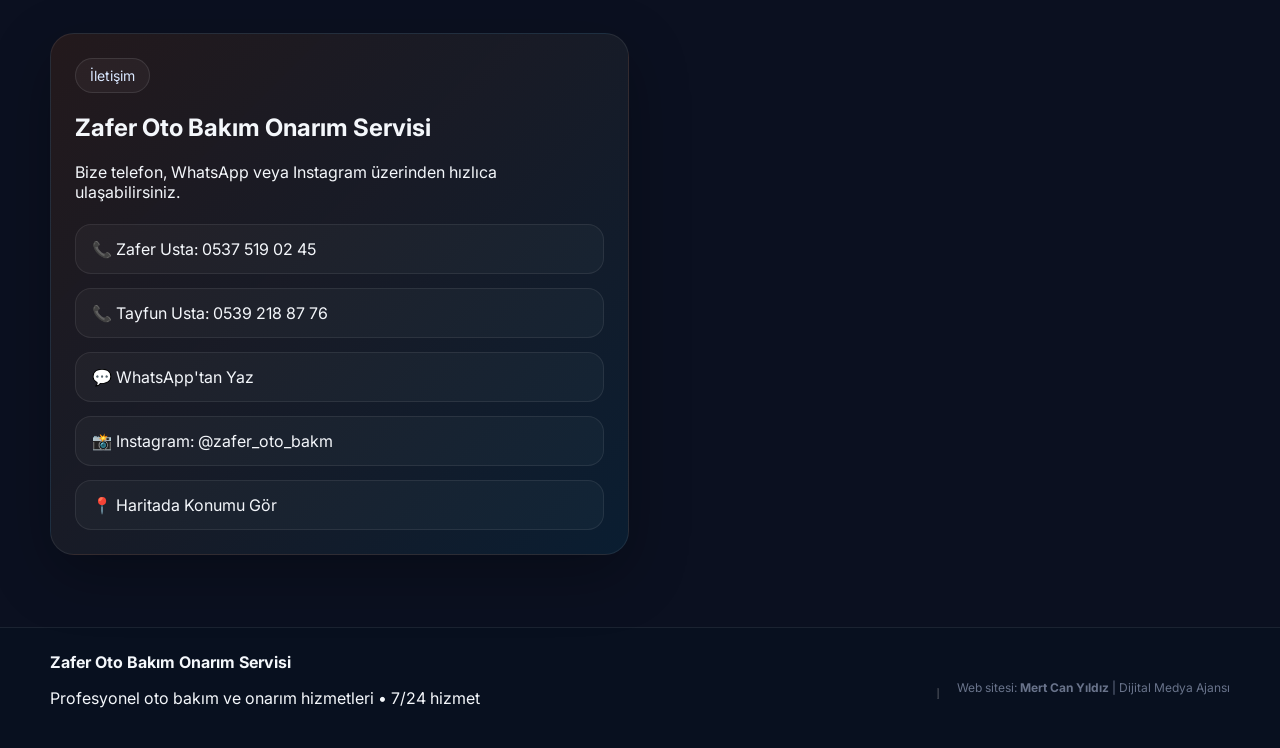
==== commit 86521d55: "Fix typo in WhatsApp link text" ====
--- a/index.html
+++ b/index.html
@@ -309,7 +309,7 @@
         <div class="contact-items">
           <a href="tel:+905375190245">📞 Zafer Usta: 0537 519 02 45</a>
           <a href="tel:+905392188776">📞 Tayfun Usta: 0539 218 87 76</a>
-          <a href="https://wa.me/905392188776" target="_blank" rel="noopener noreferrer">💬 WhatsApp'tan Ya</a>
+          <a href="https://wa.me/905392188776" target="_blank" rel="noopener noreferrer">💬 WhatsApp'tan Yaz</a>
           <a href="https://instagram.com/zafer_oto_bakm" target="_blank" rel="noopener noreferrer">📸 Instagram: @zafer_oto_bakm</a>
           <a href="#location">📍 Haritada Konumu Gör</a>
         </div>
